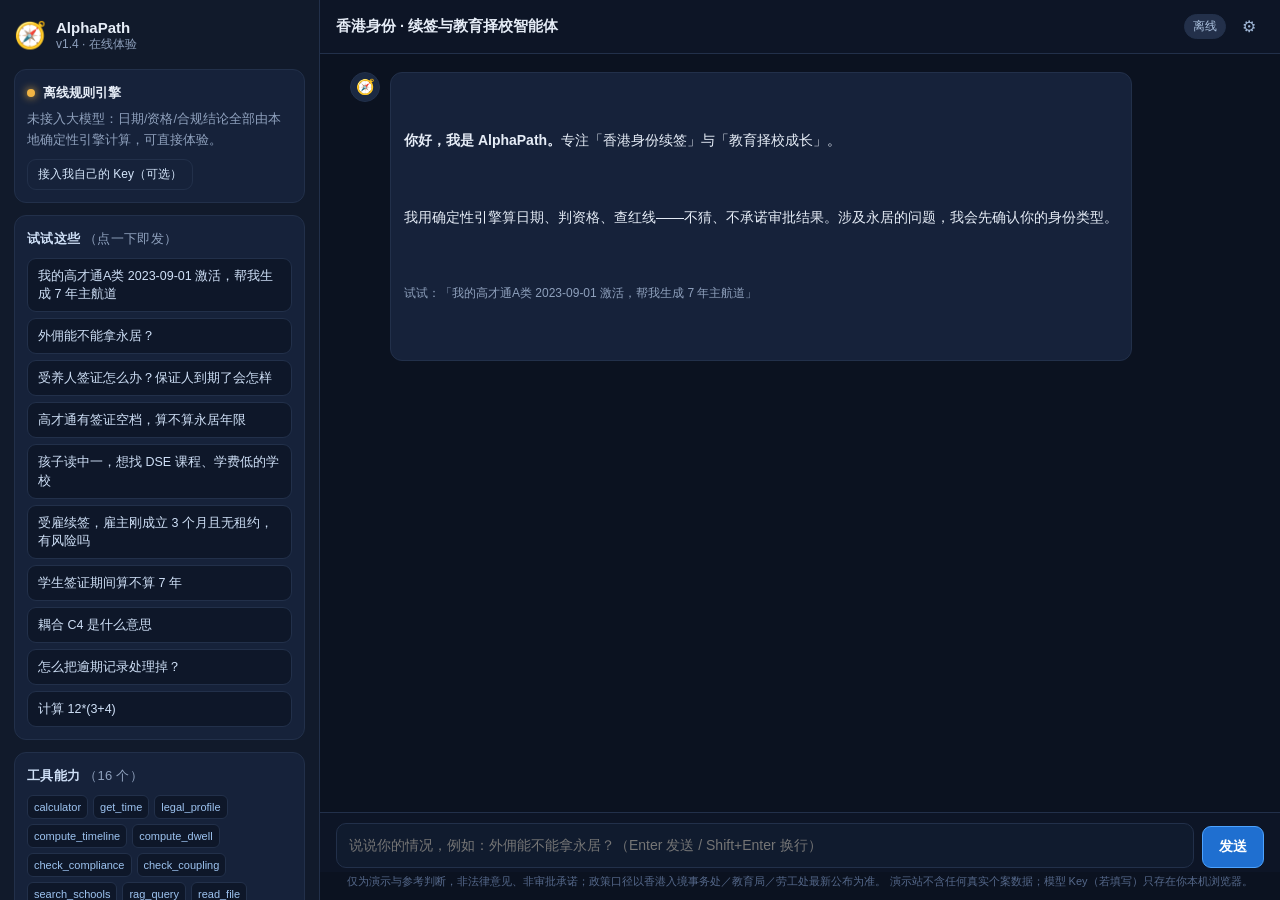
==== index.html @ 3999cee2 "feat: AlphaPath v1.4 在线体验（静态 JS 引擎 + BYOK）" ====
<!DOCTYPE html>
<html lang="zh-HK">
<head>
<meta charset="utf-8">
<meta name="viewport" content="width=device-width, initial-scale=1">
<title>AlphaPath v1.4 · 香港身份续签与教育择校智能体（在线体验）</title>
<meta name="description" content="AlphaPath v1.4 在线体验：7 年主航道时间线、三层法定资格守门、合规红线自检、择校匹配。全部在浏览器本地运行。">
<link rel="stylesheet" href="style.css">
<link rel="icon" href="data:image/svg+xml,<svg xmlns='http://www.w3.org/2000/svg' viewBox='0 0 100 100'><text y='.9em' font-size='90'>🧭</text></svg>">
</head>
<body>
<div class="app">

  <aside class="sidebar" id="sidebar">
    <div class="brand">
      <div class="logo">🧭</div>
      <div class="brand-text">
        <strong>AlphaPath</strong>
        <span>v1.4 · 在线体验</span>
      </div>
      <button class="icon-btn close-side" id="closeSide" title="收起">✕</button>
    </div>

    <div class="card mode" id="modeCard">
      <div class="mode-row">
        <span class="dot" id="modeDot"></span>
        <span id="modeText">离线规则引擎</span>
      </div>
      <p class="hint" id="modeHint">未接入大模型：日期/资格/合规结论全部由本地确定性引擎计算，可直接体验。</p>
      <button class="btn ghost small" id="openSettings">接入我自己的 Key（可选）</button>
    </div>

    <div class="card">
      <h3>试试这些 <span class="muted">（点一下即发）</span></h3>
      <div class="chips" id="chips"></div>
    </div>

    <div class="card">
      <h3>工具能力 <span class="muted" id="toolCount"></span></h3>
      <div class="tool-list" id="toolList"></div>
    </div>

    <div class="card">
      <h3>长期记忆 <span class="muted" id="memStat"></span></h3>
      <div class="mem-list" id="memList"><p class="hint">暂无记忆。对话满 3 轮会自动沉淀，也可以说「记住：…」。</p></div>
      <div class="row">
        <button class="btn ghost small" id="refreshMem">刷新</button>
        <button class="btn ghost small danger" id="clearAll">清空本机数据</button>
      </div>
    </div>

    <div class="foot">
      <span id="ruleVersion"></span> · <span id="corpusStat"></span>
    </div>
  </aside>

  <main class="main">
    <header class="topbar">
      <button class="icon-btn open-side" id="openSide" title="展开侧栏">☰</button>
      <div class="title">香港身份 · 续签与教育择校智能体</div>
      <div class="top-actions">
        <span class="badge" id="llmBadge">离线</span>
        <button class="icon-btn" id="openSettings2" title="设置">⚙</button>
      </div>
    </header>

    <div class="chat" id="chat">
      <div class="msg assistant welcome">
        <div class="avatar">🧭</div>
        <div class="bubble">
          <p><strong>你好，我是 AlphaPath。</strong>专注「香港身份续签」与「教育择校成长」。</p>
          <p>我用确定性引擎算日期、判资格、查红线——不猜、不承诺审批结果。涉及永居的问题，我会先确认你的身份类型。</p>
          <p class="muted small">试试：「我的高才通A类 2023-09-01 激活，帮我生成 7 年主航道」</p>
        </div>
      </div>
    </div>

    <div class="composer">
      <textarea id="input" rows="1" placeholder="说说你的情况，例如：外佣能不能拿永居？（Enter 发送 / Shift+Enter 换行）"></textarea>
      <button class="btn primary" id="send">发送</button>
    </div>
    <p class="disclaimer">
      仅为演示与参考判断，非法律意见、非审批承诺；政策口径以香港入境事务处／教育局／劳工处最新公布为准。
      演示站不含任何真实个案数据；模型 Key（若填写）只存在你本机浏览器。
    </p>
  </main>
</div>

<!-- 设置面板 -->
<div class="modal" id="modal" hidden>
  <div class="modal-box">
    <h2>模型设置 <span class="muted">（可选）</span></h2>
    <p class="hint">
      不填也能用：所有日期、资格、合规、择校结论都由本地引擎算。填入你自己的 DeepSeek Key 后，
      会追加自然语言组织与多轮工具编排能力。
    </p>
    <label>API Key<input id="keyInput" type="password" placeholder="sk-…" autocomplete="off" spellcheck="false"></label>
    <label>Base URL<input id="baseInput" type="text" placeholder="https://api.deepseek.com/v1"></label>
    <label>模型<input id="modelInput" type="text" placeholder="deepseek-chat"></label>
    <p class="warn">⚠️ Key 只写入本机 localStorage（键 <code>ap:llm:key</code>），不会发送到除该 API 之外的任何地方。公共电脑请勿填写。</p>
    <div class="row end">
      <button class="btn ghost" id="clearKey">清除 Key</button>
      <button class="btn ghost" id="cancelSettings">取消</button>
      <button class="btn primary" id="saveSettings">保存</button>
    </div>
  </div>
</div>

<script src="engine/data/kb.js"></script>
<script src="engine/embedding.js"></script>
<script src="engine/domain/timeline.js"></script>
<script src="engine/domain/legal.js"></script>
<script src="engine/domain/compliance.js"></script>
<script src="engine/domain/guardrails.js"></script>
<script src="engine/domain/matching.js"></script>
<script src="engine/domain/rag.js"></script>
<script src="engine/memory.js"></script>
<script src="engine/conductor.js"></script>
<script src="engine/tools.js"></script>
<script src="engine/llm.js"></script>
<script src="engine/harness.js"></script>
<script src="engine/index.js"></script>
<script src="app.js"></script>
</body>
</html>
---- style.css ----
/* AlphaPath v1.4 在线体验 · 样式（无外部依赖，首屏 < 20KB） */
:root {
  --bg: #0b1220;
  --panel: #111a2b;
  --panel-2: #16223a;
  --line: #22304a;
  --text: #e6edf7;
  --muted: #8fa1bd;
  --brand: #4da3ff;
  --brand-2: #1f6fd0;
  --ok: #2ecc8f;
  --warn: #f2b544;
  --bad: #ff6b6b;
  --radius: 12px;
}
* { box-sizing: border-box; }
html, body { height: 100%; }
body {
  margin: 0;
  font: 15px/1.65 -apple-system, BlinkMacSystemFont, "Segoe UI", "Microsoft YaHei", "PingFang SC", "Hiragino Sans GB", sans-serif;
  background: var(--bg);
  color: var(--text);
}
.app { display: flex; height: 100vh; overflow: hidden; }

/* ---------- 侧栏 ---------- */
.sidebar {
  width: 320px; flex: 0 0 320px; background: var(--panel);
  border-right: 1px solid var(--line);
  padding: 14px; overflow-y: auto; display: flex; flex-direction: column; gap: 12px;
}
.brand { display: flex; align-items: center; gap: 10px; }
.logo { font-size: 26px; }
.brand-text { display: flex; flex-direction: column; line-height: 1.25; }
.brand-text span { color: var(--muted); font-size: 12px; }
.close-side, .open-side { display: none; }

.card { background: var(--panel-2); border: 1px solid var(--line); border-radius: var(--radius); padding: 12px; }
.card h3 { margin: 0 0 8px; font-size: 13px; font-weight: 600; color: #cfe0f7; letter-spacing: .3px; }
.muted { color: var(--muted); font-weight: 400; }
.small { font-size: 12px; }
.hint { color: var(--muted); font-size: 12.5px; margin: 6px 0 8px; }

.mode-row { display: flex; align-items: center; gap: 8px; font-weight: 600; font-size: 13px; }
.dot { width: 8px; height: 8px; border-radius: 50%; background: var(--warn); box-shadow: 0 0 8px var(--warn); }
.dot.live { background: var(--ok); box-shadow: 0 0 8px var(--ok); }

.chips { display: flex; flex-direction: column; gap: 6px; }
.chip {
  text-align: left; background: #0e1729; color: #cfe0f7; border: 1px solid var(--line);
  border-radius: 9px; padding: 8px 10px; font-size: 12.5px; cursor: pointer; line-height: 1.45;
}
.chip:hover { border-color: var(--brand); color: #fff; }

.tool-list { display: flex; flex-wrap: wrap; gap: 5px; }
.tool-tag {
  font-size: 11px; color: #9dc3f0; background: #0e1729; border: 1px solid var(--line);
  border-radius: 6px; padding: 2px 6px; cursor: help;
}
.mem-list { max-height: 200px; overflow-y: auto; font-size: 12.5px; }
.mem-item { border-left: 2px solid var(--brand-2); padding: 4px 8px; margin-bottom: 6px; color: #c7d6ea; }
.mem-item .t { color: var(--muted); font-size: 11px; }

.row { display: flex; gap: 6px; margin-top: 8px; }
.row.end { justify-content: flex-end; }

.foot { color: #55688a; font-size: 11px; text-align: center; padding: 6px 0 12px; }

/* ---------- 主区 ---------- */
.main { flex: 1; display: flex; flex-direction: column; min-width: 0; }
.topbar {
  height: 54px; flex: 0 0 54px; display: flex; align-items: center; gap: 10px;
  padding: 0 16px; border-bottom: 1px solid var(--line); background: #0d1526;
}
.title { font-weight: 600; font-size: 14.5px; }
.top-actions { margin-left: auto; display: flex; align-items: center; gap: 8px; }
.badge {
  font-size: 11.5px; padding: 2px 8px; border-radius: 20px;
  background: #23304a; color: #a9bfdc; border: 1px solid var(--line);
}
.badge.live { background: rgba(46, 204, 143, .14); color: #7fe6bb; border-color: #24614a; }

.chat { flex: 1; overflow-y: auto; padding: 18px 16px 8px; display: flex; flex-direction: column; gap: 14px; }
.msg { display: flex; gap: 10px; max-width: 900px; width: 100%; margin: 0 auto; }
.msg.user { flex-direction: row-reverse; }
.avatar {
  width: 30px; height: 30px; flex: 0 0 30px; border-radius: 50%; background: #1b2942;
  display: flex; align-items: center; justify-content: center; font-size: 15px; border: 1px solid var(--line);
}
.msg.user .avatar { background: #2a3f63; }
.bubble {
  background: var(--panel-2); border: 1px solid var(--line); border-radius: var(--radius);
  padding: 10px 13px; font-size: 14px; overflow-wrap: anywhere; white-space: pre-wrap;
}
.msg.user .bubble { background: #1d3a5f; border-color: #2b5486; }
.bubble p { margin: 0 0 8px; white-space: pre-wrap; }
.bubble p:last-child { margin-bottom: 0; }

.step {
  font-size: 12px; color: var(--muted); background: #0d1526; border: 1px dashed #22304a;
  border-radius: 8px; padding: 5px 9px; margin-bottom: 8px;
}
.toolcard {
  border: 1px solid #24406b; background: #0e1a2e; border-radius: 9px;
  margin: 0 0 8px; overflow: hidden;
}
.toolcard.fail { border-color: #6b2b2b; }
.toolcard .th {
  display: flex; align-items: center; gap: 8px; padding: 6px 10px; cursor: pointer;
  font-size: 12.5px; color: #a9c8ee; background: #12213a;
}
.toolcard .th .nm { font-weight: 600; color: #d5e6fb; }
.toolcard .th .ms { margin-left: auto; color: var(--muted); font-size: 11px; }
.toolcard .tbody { display: none; padding: 8px 10px; border-top: 1px solid #1b2e4a; }
.toolcard.open .tbody { display: block; }
.toolcard pre {
  margin: 0 0 6px; font-size: 12px; color: #b9cde6; white-space: pre-wrap;
  max-height: 260px; overflow: auto; font-family: ui-monospace, Consolas, "Courier New", monospace;
}
.toolcard .kv { color: var(--muted); font-size: 11.5px; margin-bottom: 4px; }

.composer {
  display: flex; gap: 8px; align-items: flex-end; padding: 10px 16px 4px;
  border-top: 1px solid var(--line); background: #0d1526;
}
textarea#input {
  flex: 1; resize: none; max-height: 140px; min-height: 42px;
  background: #101b2e; color: var(--text); border: 1px solid var(--line);
  border-radius: 10px; padding: 10px 12px; font: inherit; font-size: 14px;
}
textarea#input:focus { outline: none; border-color: var(--brand); }
.disclaimer { margin: 0; padding: 0 16px 10px; font-size: 11px; color: #55688a; text-align: center; }

/* ---------- 按钮 ---------- */
.btn {
  border-radius: 9px; border: 1px solid var(--line); background: #16233a; color: #d5e6fb;
  padding: 9px 16px; font: inherit; font-size: 13.5px; cursor: pointer;
}
.btn:hover { border-color: var(--brand); }
.btn.primary { background: var(--brand-2); border-color: var(--brand); color: #fff; font-weight: 600; }
.btn.primary:disabled { opacity: .55; cursor: not-allowed; }
.btn.ghost { background: transparent; }
.btn.small { padding: 5px 10px; font-size: 12px; }
.btn.danger { color: #ff9b9b; border-color: #4a2630; }
.icon-btn {
  background: transparent; border: none; color: #9fb6d6; font-size: 16px; cursor: pointer;
  padding: 4px 8px; border-radius: 8px;
}
.icon-btn:hover { background: #1b2942; color: #fff; }

/* ---------- 设置弹层 ---------- */
.modal { position: fixed; inset: 0; background: rgba(4, 9, 18, .72); display: flex; align-items: center; justify-content: center; padding: 20px; z-index: 50; }
.modal[hidden] { display: none; }
.modal-box {
  width: 100%; max-width: 520px; background: var(--panel); border: 1px solid var(--line);
  border-radius: 14px; padding: 20px;
}
.modal-box h2 { margin: 0 0 6px; font-size: 16px; }
.modal-box label { display: block; font-size: 12.5px; color: #a9bfdc; margin: 12px 0 0; }
.modal-box input {
  width: 100%; margin-top: 5px; background: #0e1729; border: 1px solid var(--line);
  border-radius: 9px; padding: 9px 11px; color: var(--text); font: inherit; font-size: 13.5px;
}
.modal-box input:focus { outline: none; border-color: var(--brand); }
.warn { font-size: 11.5px; color: var(--warn); margin: 12px 0 0; }
code { background: #0e1729; padding: 1px 5px; border-radius: 5px; font-size: 11.5px; }

/* ---------- 移动端 ---------- */
@media (max-width: 860px) {
  .sidebar {
    position: fixed; z-index: 40; top: 0; bottom: 0; left: 0;
    transform: translateX(-100%); transition: transform .22s ease; width: 286px; flex-basis: 286px;
  }
  .sidebar.open { transform: translateX(0); }
  .close-side, .open-side { display: inline-block; }
  .close-side { margin-left: auto; }
  .title { font-size: 13px; }
  .bubble { font-size: 13.5px; }
}
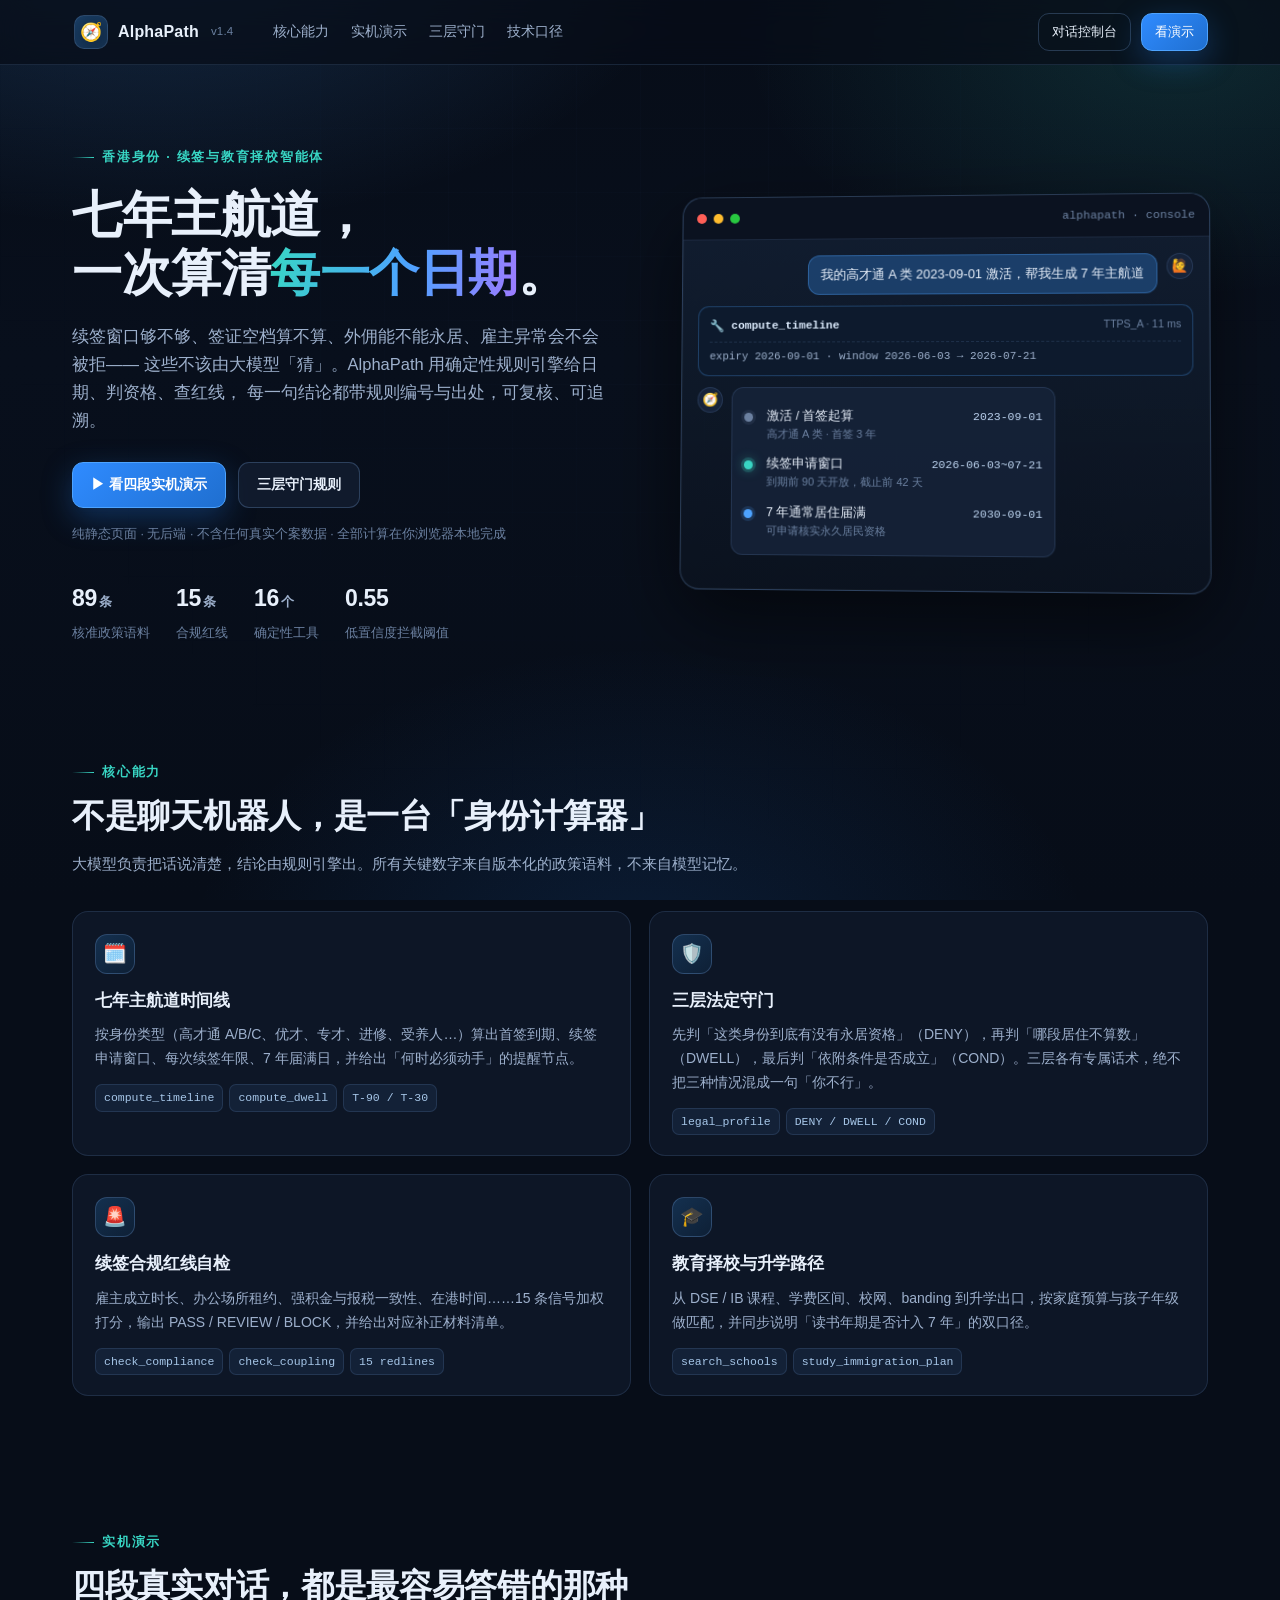
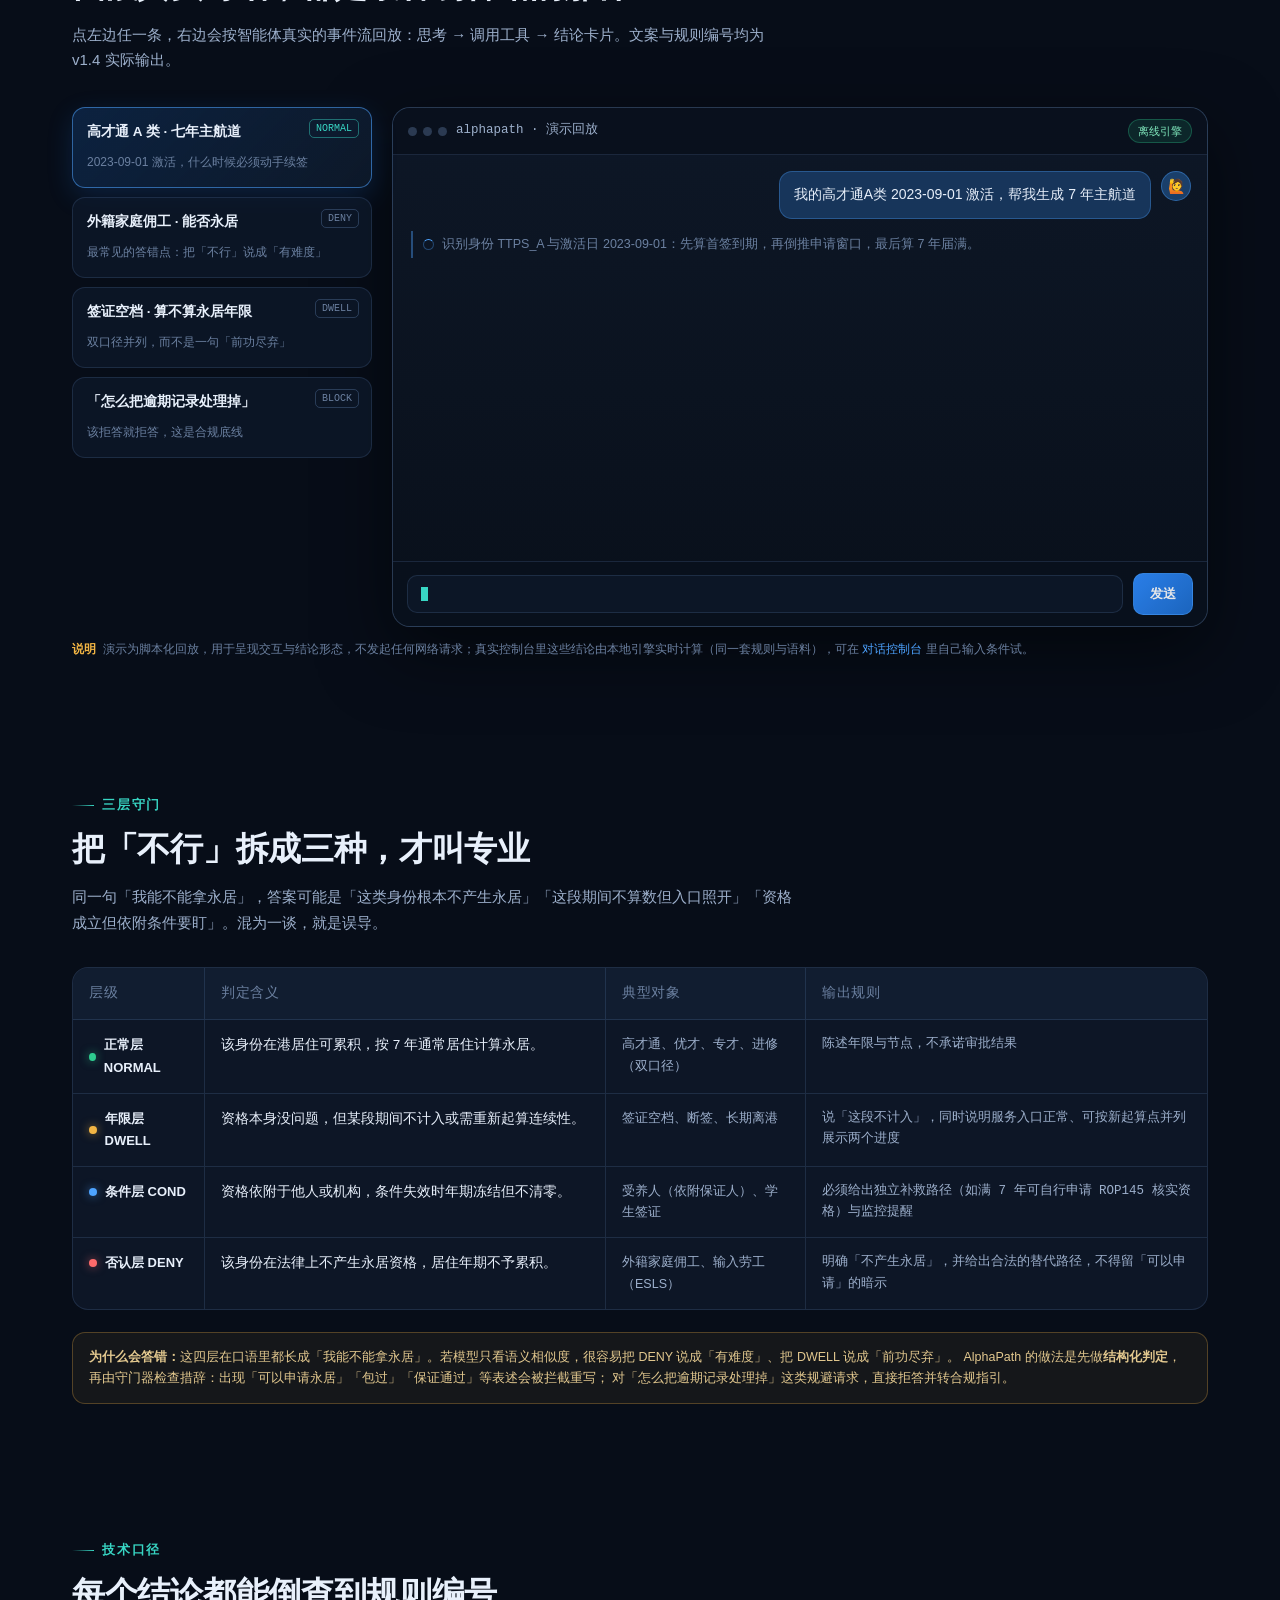
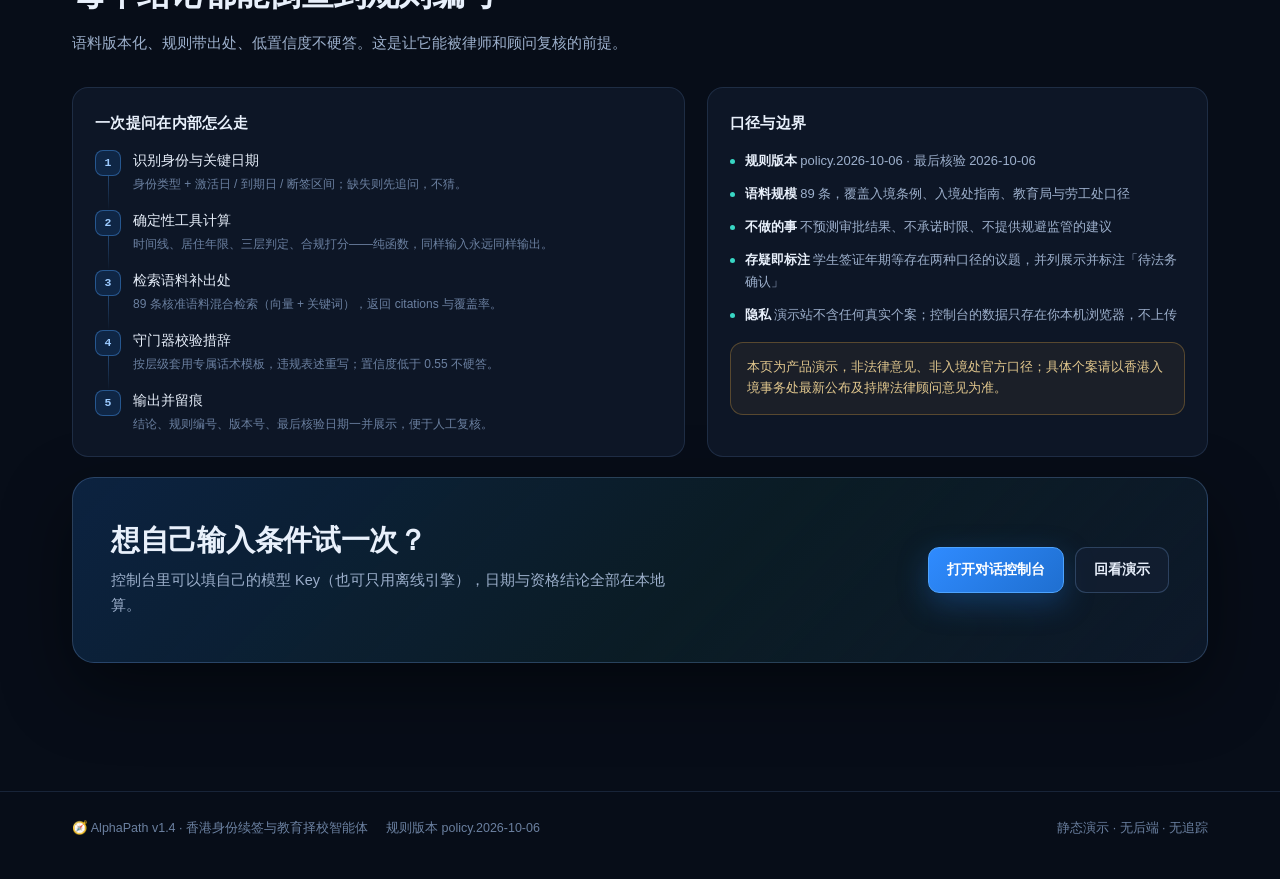
==== commit 2b18d608: "feat: 展示页（首页 + 四段实机回放）+ 控制台；忽略本地临时产物" ====
--- a/index.html
+++ b/index.html
@@ -3,123 +3,846 @@
 <head>
 <meta charset="utf-8">
 <meta name="viewport" content="width=device-width, initial-scale=1">
-<title>AlphaPath v1.4 · 香港身份续签与教育择校智能体（在线体验）</title>
-<meta name="description" content="AlphaPath v1.4 在线体验：7 年主航道时间线、三层法定资格守门、合规红线自检、择校匹配。全部在浏览器本地运行。">
-<link rel="stylesheet" href="style.css">
-<link rel="icon" href="data:image/svg+xml,<svg xmlns='http://www.w3.org/2000/svg' viewBox='0 0 100 100'><text y='.9em' font-size='90'>🧭</text></svg>">
+<title>AlphaPath v1.4 · 香港身份续签与教育择校智能体</title>
+<meta name="description" content="香港身份七年主航道：续签窗口、法定资格三层守门、续签合规红线、教育择校与升学路径——确定性规则引擎给出可复核结论。">
+<meta property="og:title" content="AlphaPath v1.4 · 香港身份续签与教育择校智能体">
+<meta property="og:description" content="把 7 年主航道、续签窗口、合规红线一次算清。">
+<link rel="icon" href="data:image/svg+xml,<svg xmlns='http://www.w3.org/2000/svg' viewBox='0 0 100 100'><text y='.9em' font-size='88'>🧭</text></svg>">
+<style>
+/* ============ 基础 ============ */
+*{box-sizing:border-box}
+:root{
+  --bg:#070d18; --bg2:#0a1524;
+  --panel:rgba(17,27,45,.72); --panel-2:#0e1a2b;
+  --line:rgba(120,160,220,.16); --line-2:rgba(120,160,220,.28);
+  --tx:#e8f0fb; --tx2:#9db0cc; --tx3:#6b80a0;
+  --cy:#38d6c4; --bl:#4da3ff; --bl2:#1f6fd0;
+  --ok:#2ecc8f; --warn:#f2b544; --bad:#ff6b6b;
+  --r:16px;
+  --mono:ui-monospace,SFMono-Regular,Consolas,"Cascadia Mono","Courier New",monospace;
+}
+html{scroll-behavior:smooth}
+body{
+  margin:0;background:var(--bg);color:var(--tx);
+  font:16px/1.7 -apple-system,BlinkMacSystemFont,"Segoe UI","Microsoft YaHei","PingFang SC","Hiragino Sans GB",sans-serif;
+  -webkit-font-smoothing:antialiased;overflow-x:hidden;
+}
+body::before{
+  content:"";position:fixed;inset:0;z-index:-2;pointer-events:none;
+  background:
+    radial-gradient(900px 500px at 12% -8%,rgba(77,163,255,.20),transparent 60%),
+    radial-gradient(700px 420px at 92% 4%,rgba(56,214,196,.14),transparent 62%),
+    radial-gradient(700px 500px at 50% 108%,rgba(31,111,208,.16),transparent 65%),
+    linear-gradient(180deg,#070d18,#080f1c 40%,#070d18);
+}
+body::after{
+  content:"";position:fixed;inset:0;z-index:-1;pointer-events:none;opacity:.35;
+  background-image:linear-gradient(rgba(120,160,220,.055) 1px,transparent 1px),linear-gradient(90deg,rgba(120,160,220,.055) 1px,transparent 1px);
+  background-size:64px 64px;
+  mask-image:radial-gradient(circle at 50% 20%,#000 20%,transparent 78%);
+  -webkit-mask-image:radial-gradient(circle at 50% 20%,#000 20%,transparent 78%);
+}
+.wrap{max-width:1180px;margin:0 auto;padding:0 22px}
+a{color:inherit;text-decoration:none}
+.mono{font-family:var(--mono)}
+.muted{color:var(--tx2)}
+.small{font-size:13px}
+.kicker{
+  display:inline-flex;align-items:center;gap:8px;font-size:12.5px;letter-spacing:.14em;
+  text-transform:uppercase;color:var(--cy);font-weight:600;
+}
+.kicker::before{content:"";width:22px;height:1px;background:linear-gradient(90deg,transparent,var(--cy))}
+
+/* ============ 导航 ============ */
+nav{
+  position:sticky;top:0;z-index:60;backdrop-filter:blur(14px);-webkit-backdrop-filter:blur(14px);
+  background:rgba(7,13,24,.72);border-bottom:1px solid var(--line);
+}
+.nav-in{display:flex;align-items:center;gap:14px;height:64px}
+.logo{display:flex;align-items:center;gap:10px;font-weight:700;letter-spacing:.2px}
+.logo .mark{
+  width:34px;height:34px;border-radius:10px;display:grid;place-items:center;font-size:18px;
+  background:linear-gradient(140deg,#12304f,#0d2036);border:1px solid var(--line-2);
+  box-shadow:0 0 22px rgba(77,163,255,.18) inset;
+}
+.logo b{font-size:16px}
+.logo span{font-size:11.5px;color:var(--tx3);font-weight:500;margin-left:2px}
+.nav-links{display:flex;gap:22px;margin-left:26px;font-size:14px;color:var(--tx2)}
+.nav-links a{position:relative;padding:4px 0}
+.nav-links a:hover{color:var(--tx)}
+.nav-links a::after{
+  content:"";position:absolute;left:0;right:100%;bottom:0;height:1.5px;
+  background:linear-gradient(90deg,var(--cy),var(--bl));transition:right .28s;
+}
+.nav-links a:hover::after{right:0}
+.nav-cta{margin-left:auto;display:flex;align-items:center;gap:10px}
+.btn{
+  display:inline-flex;align-items:center;gap:8px;border-radius:11px;border:1px solid var(--line-2);
+  background:rgba(20,32,52,.7);color:var(--tx);padding:10px 18px;font:inherit;font-size:14px;
+  font-weight:600;cursor:pointer;transition:transform .18s,border-color .18s,box-shadow .18s,background .18s;
+}
+.btn:hover{transform:translateY(-1px);border-color:var(--bl);box-shadow:0 8px 26px rgba(31,111,208,.28)}
+.btn.primary{
+  background:linear-gradient(135deg,#2f8bff,#1f6fd0);border-color:#4da3ff;color:#fff;
+  box-shadow:0 10px 30px rgba(31,111,208,.35);
+}
+.btn.primary:hover{box-shadow:0 14px 38px rgba(31,111,208,.5)}
+.btn.ghost{background:transparent}
+.btn.sm{padding:7px 13px;font-size:13px;font-weight:500}
+
+/* ============ Hero ============ */
+header.hero{padding:74px 0 44px;position:relative}
+.hero-grid{display:grid;grid-template-columns:1.02fr .98fr;gap:52px;align-items:center}
+h1{
+  font-size:clamp(30px,4.1vw,50px);line-height:1.16;margin:18px 0 0;letter-spacing:-.5px;font-weight:800;
+}
+h1 em{
+  font-style:normal;background:linear-gradient(100deg,#38d6c4,#4da3ff 55%,#9d7bff);
+  -webkit-background-clip:text;background-clip:text;color:transparent;
+}
+.lede{color:var(--tx2);font-size:16.5px;margin:20px 0 0;max-width:540px}
+.hero-actions{display:flex;gap:12px;margin-top:28px;flex-wrap:wrap}
+.use-note{margin-top:16px;font-size:12.5px;color:var(--tx3)}
+
+.stats{display:flex;gap:26px;margin-top:34px;flex-wrap:wrap}
+.stat b{display:block;font-size:23px;font-weight:800;letter-spacing:-.3px}
+.stat span{font-size:12.5px;color:var(--tx3)}
+.stat b i{font-style:normal;font-size:13px;color:var(--tx2);font-weight:600;margin-left:2px}
+
+/* 右侧控制台预览 */
+.preview{
+  border-radius:20px;border:1px solid var(--line-2);background:linear-gradient(180deg,rgba(18,30,50,.9),rgba(10,18,30,.95));
+  box-shadow:0 28px 80px rgba(0,0,0,.55),0 0 0 1px rgba(255,255,255,.02) inset;
+  overflow:hidden;transform:perspective(1400px) rotateY(-4deg) rotateX(2deg);
+  transition:transform .5s;
+}
+.preview:hover{transform:perspective(1400px) rotateY(0) rotateX(0)}
+.pv-bar{display:flex;align-items:center;gap:7px;padding:11px 14px;border-bottom:1px solid var(--line);background:rgba(9,16,28,.8)}
+.pv-bar i{width:10px;height:10px;border-radius:50%;background:#2b3a52}
+.pv-bar i:nth-child(1){background:#ff5f57}.pv-bar i:nth-child(2){background:#febc2e}.pv-bar i:nth-child(3){background:#28c840}
+.pv-bar span{margin-left:auto;font-size:11.5px;color:var(--tx3);font-family:var(--mono)}
+.pv-body{padding:16px 16px 18px;display:flex;flex-direction:column;gap:11px;min-height:352px}
+.pv-msg{display:flex;gap:9px;opacity:0;transform:translateY(8px);animation:rise .5s forwards}
+.pv-msg.u{flex-direction:row-reverse}
+.pv-av{width:26px;height:26px;flex:0 0 26px;border-radius:50%;display:grid;place-items:center;font-size:13px;background:#16233a;border:1px solid var(--line)}
+.pv-bub{background:rgba(22,34,56,.86);border:1px solid var(--line);border-radius:12px;padding:9px 12px;font-size:13px;line-height:1.55;max-width:88%}
+.pv-msg.u .pv-bub{background:rgba(31,74,124,.75);border-color:rgba(77,163,255,.35)}
+.pv-tool{
+  border:1px solid rgba(77,163,255,.28);background:rgba(13,26,45,.9);border-radius:11px;
+  padding:9px 11px;font-size:12px;
+}
+.pv-tool .h{display:flex;align-items:center;gap:7px;color:#a9c8ee}
+.pv-tool .h b{color:#dcebfd;font-family:var(--mono);font-size:11.5px}
+.pv-tool .h em{margin-left:auto;font-style:normal;color:var(--tx3);font-size:10.5px}
+.pv-tool .r{margin-top:6px;color:var(--tx2);font-family:var(--mono);font-size:11px;line-height:1.6;border-top:1px dashed var(--line);padding-top:6px}
+.tl{display:flex;flex-direction:column;gap:0;margin-top:4px}
+.tl-row{display:grid;grid-template-columns:14px 1fr auto;gap:9px;align-items:start;padding:6px 0}
+.tl-dot{width:9px;height:9px;border-radius:50%;margin-top:6px;background:var(--bl);box-shadow:0 0 0 3px rgba(77,163,255,.16)}
+.tl-row.done .tl-dot{background:var(--tx3);box-shadow:0 0 0 3px rgba(107,128,160,.14)}
+.tl-row.now .tl-dot{background:var(--cy);box-shadow:0 0 0 3px rgba(56,214,196,.2),0 0 12px rgba(56,214,196,.6)}
+.tl-l{font-size:12.5px;color:var(--tx)}
+.tl-l small{display:block;color:var(--tx3);font-size:11px}
+.tl-d{font-family:var(--mono);font-size:11.5px;color:#bcd3ef;white-space:nowrap;padding-top:1px}
+@keyframes rise{to{opacity:1;transform:translateY(0)}}
+
+/* ============ 通用区块 ============ */
+section{padding:64px 0}
+.sec-head{max-width:720px}
+h2{font-size:clamp(23px,2.6vw,33px);line-height:1.28;margin:12px 0 0;letter-spacing:-.3px;font-weight:800}
+.sec-head p{color:var(--tx2);margin:14px 0 0;font-size:15px}
+
+/* 能力卡 */
+.cards{display:grid;grid-template-columns:repeat(2,1fr);gap:18px;margin-top:34px}
+.card{
+  position:relative;border-radius:var(--r);border:1px solid var(--line);
+  background:var(--panel);backdrop-filter:blur(6px);padding:22px 22px 20px;overflow:hidden;
+  transition:transform .25s,border-color .25s,box-shadow .25s;
+}
+.card::before{
+  content:"";position:absolute;inset:0;border-radius:var(--r);padding:1px;
+  background:linear-gradient(140deg,rgba(77,163,255,.4),transparent 42%);
+  -webkit-mask:linear-gradient(#000 0 0) content-box,linear-gradient(#000 0 0);
+  -webkit-mask-composite:xor;mask-composite:exclude;opacity:0;transition:opacity .25s;pointer-events:none;
+}
+.card:hover{transform:translateY(-3px);border-color:var(--line-2);box-shadow:0 18px 46px rgba(0,0,0,.4)}
+.card:hover::before{opacity:1}
+.card .ic{
+  width:40px;height:40px;border-radius:12px;display:grid;place-items:center;font-size:19px;
+  background:linear-gradient(140deg,#14304f,#0e2036);border:1px solid var(--line-2);margin-bottom:13px;
+}
+.card h3{margin:0 0 8px;font-size:17px;font-weight:700;letter-spacing:-.1px}
+.card p{margin:0;color:var(--tx2);font-size:14px}
+.tags{display:flex;flex-wrap:wrap;gap:6px;margin-top:13px}
+.tag{
+  font-size:11.5px;color:#a6c6e8;background:rgba(20,36,58,.9);border:1px solid var(--line);
+  border-radius:7px;padding:3px 8px;font-family:var(--mono);
+}
+
+/* ============ 演示区 ============ */
+.demo{display:grid;grid-template-columns:300px 1fr;gap:20px;margin-top:34px;align-items:start}
+.picker{display:flex;flex-direction:column;gap:9px}
+.pick{
+  text-align:left;border-radius:13px;border:1px solid var(--line);background:rgba(14,26,43,.72);
+  color:var(--tx2);padding:13px 14px;font:inherit;cursor:pointer;transition:.2s;position:relative;
+}
+.pick:hover{border-color:var(--line-2);color:var(--tx);transform:translateX(2px)}
+.pick.on{
+  border-color:rgba(77,163,255,.55);color:var(--tx);
+  background:linear-gradient(135deg,rgba(31,111,208,.22),rgba(14,26,43,.9));
+  box-shadow:0 8px 26px rgba(31,111,208,.2);
+}
+.pick b{display:block;font-size:13.5px;font-weight:700;margin-bottom:3px;color:var(--tx)}
+.pick span{font-size:12px;color:var(--tx3);line-height:1.5}
+.pick .lv{
+  position:absolute;top:11px;right:12px;font-size:10px;font-family:var(--mono);
+  padding:1px 6px;border-radius:5px;border:1px solid var(--line-2);color:var(--tx3);
+}
+.pick.on .lv{color:var(--cy);border-color:rgba(56,214,196,.45)}
+
+.console{
+  border-radius:18px;border:1px solid var(--line-2);overflow:hidden;
+  background:linear-gradient(180deg,rgba(14,24,40,.96),rgba(9,16,27,.98));
+  box-shadow:0 24px 70px rgba(0,0,0,.5);min-height:520px;display:flex;flex-direction:column;
+}
+.c-bar{display:flex;align-items:center;gap:9px;padding:11px 15px;border-bottom:1px solid var(--line);background:rgba(9,16,28,.85)}
+.c-bar .dots{display:flex;gap:6px}
+.c-bar .dots i{width:9px;height:9px;border-radius:50%;background:#2b3a52}
+.c-bar .t{font-size:12.5px;color:var(--tx2);font-family:var(--mono)}
+.c-bar .mode{
+  margin-left:auto;font-size:11px;color:#7fe6bb;background:rgba(46,204,143,.12);
+  border:1px solid rgba(46,204,143,.3);border-radius:20px;padding:2px 9px;
+}
+.c-log{flex:1;padding:16px 16px 6px;display:flex;flex-direction:column;gap:12px;overflow-y:auto;max-height:600px}
+.c-log::-webkit-scrollbar{width:8px}
+.c-log::-webkit-scrollbar-thumb{background:#1d2c44;border-radius:8px}
+
+.msg{display:flex;gap:10px;max-width:100%;opacity:0;transform:translateY(10px);animation:rise .45s forwards}
+.msg.u{flex-direction:row-reverse}
+.av{
+  width:30px;height:30px;flex:0 0 30px;border-radius:50%;display:grid;place-items:center;font-size:14px;
+  background:#16233a;border:1px solid var(--line);
+}
+.msg.u .av{background:rgba(31,74,124,.8);border-color:rgba(77,163,255,.4)}
+.bub{
+  background:rgba(20,32,52,.86);border:1px solid var(--line);border-radius:13px;
+  padding:11px 14px;font-size:14px;line-height:1.68;max-width:calc(100% - 42px);
+}
+.msg.u .bub{background:rgba(31,74,124,.62);border-color:rgba(77,163,255,.32)}
+.bub p{margin:0 0 9px}
+.bub p:last-child{margin:0}
+.bub .lead{font-weight:700;color:#dcebfd}
+.bub ul{margin:8px 0 0;padding-left:19px}
+.bub li{margin:3px 0;color:var(--tx2)}
+.bub .kv2{display:grid;grid-template-columns:auto 1fr;gap:5px 14px;margin-top:10px;font-size:13px}
+.bub .kv2 dt{color:var(--tx3)}
+.bub .kv2 dd{margin:0;color:var(--tx);font-family:var(--mono);font-size:12.5px}
+
+.think{
+  display:flex;align-items:center;gap:8px;font-size:12.5px;color:var(--tx3);
+  border-left:2px solid rgba(77,163,255,.4);padding:3px 0 3px 10px;margin-left:2px;
+}
+.think .spin{
+  width:11px;height:11px;border-radius:50%;border:1.5px solid rgba(77,163,255,.35);
+  border-top-color:var(--bl);animation:spin .8s linear infinite;flex:0 0 11px;
+}
+.think.done .spin{animation:none;border-color:rgba(46,204,143,.5);border-top-color:var(--ok);background:rgba(46,204,143,.5)}
+@keyframes spin{to{transform:rotate(360deg)}}
+
+.tcard{border:1px solid rgba(77,163,255,.26);background:rgba(12,23,40,.92);border-radius:12px;overflow:hidden;max-width:calc(100% - 42px);margin-left:40px}
+.tcard .th{display:flex;align-items:center;gap:8px;padding:8px 12px;background:rgba(18,33,58,.9);font-size:12.5px;color:#a9c8ee}
+.tcard .th b{font-family:var(--mono);font-size:12px;color:#dcebfd}
+.tcard .th span.a{color:var(--tx3);font-family:var(--mono);font-size:11px;overflow:hidden;text-overflow:ellipsis;white-space:nowrap;max-width:52%}
+.tcard .th em{margin-left:auto;font-style:normal;font-size:10.5px;color:var(--tx3)}
+.tcard .tb{padding:10px 12px;border-top:1px solid var(--line);font-family:var(--mono);font-size:11.5px;color:#b9cde6;line-height:1.75;white-space:pre-wrap}
+
+/* 结论卡 */
+.res{margin-left:40px;border-radius:13px;padding:14px 16px;font-size:13.5px;max-width:calc(100% - 42px)}
+.res.deny{border:1px solid rgba(255,107,107,.35);background:linear-gradient(135deg,rgba(70,22,28,.7),rgba(20,14,20,.6))}
+.res.dwell{border:1px solid rgba(242,181,68,.35);background:linear-gradient(135deg,rgba(64,48,16,.65),rgba(20,18,12,.6))}
+.res.cond{border:1px solid rgba(77,163,255,.35);background:linear-gradient(135deg,rgba(16,40,68,.7),rgba(12,18,30,.6))}
+.res.block{border:1px solid rgba(255,107,107,.4);background:linear-gradient(135deg,rgba(66,20,32,.75),rgba(22,12,18,.65))}
+.res .rh{display:flex;align-items:center;gap:8px;font-weight:700;margin-bottom:7px;font-size:13.5px}
+.res .rh .badge{
+  font-family:var(--mono);font-size:10.5px;padding:1px 7px;border-radius:5px;font-weight:600;letter-spacing:.06em;
+}
+.res.deny .rh .badge,.res.block .rh .badge{background:rgba(255,107,107,.16);color:#ff9b9b;border:1px solid rgba(255,107,107,.35)}
+.res.dwell .rh .badge{background:rgba(242,181,68,.14);color:#f7cd7a;border:1px solid rgba(242,181,68,.35)}
+.res.cond .rh .badge{background:rgba(77,163,255,.14);color:#9ccbff;border:1px solid rgba(77,163,255,.35)}
+.res p{margin:0 0 7px;color:var(--tx2)}
+.res p:last-child{margin:0}
+.res b{color:var(--tx)}
+.res .cite{font-size:11.5px;color:var(--tx3);font-family:var(--mono);margin-top:8px}
+.dual{display:grid;grid-template-columns:1fr 1fr;gap:10px;margin-top:9px}
+.dual div{border:1px solid var(--line);border-radius:9px;padding:9px 11px;background:rgba(9,16,28,.6)}
+.dual h4{margin:0 0 4px;font-size:12px;color:#f7cd7a}
+.dual p{font-size:12px;color:var(--tx2);margin:0}
+
+.c-foot{border-top:1px solid var(--line);padding:11px 14px;display:flex;align-items:center;gap:10px;background:rgba(9,16,28,.75)}
+.c-in{
+  flex:1;background:rgba(14,24,40,.9);border:1px solid var(--line);border-radius:10px;
+  padding:9px 12px;font-size:13px;color:var(--tx2);font-family:var(--mono);min-height:38px;
+  display:flex;align-items:center;
+}
+.c-in .cursor{display:inline-block;width:7px;height:14px;background:var(--cy);margin-left:1px;animation:blink 1s steps(1) infinite}
+@keyframes blink{50%{opacity:0}}
+.send{
+  border-radius:10px;border:1px solid rgba(77,163,255,.5);background:linear-gradient(135deg,#2f8bff,#1f6fd0);
+  color:#fff;padding:9px 16px;font:inherit;font-size:13px;font-weight:600;cursor:default;opacity:.9;
+}
+.demo-note{font-size:12px;color:var(--tx3);margin-top:12px;display:flex;gap:7px;align-items:flex-start}
+.demo-note b{color:var(--warn);font-weight:600}
+
+/* ============ 守门表 ============ */
+.levels{margin-top:32px;border:1px solid var(--line);border-radius:var(--r);overflow:hidden;background:var(--panel)}
+.lv-row{display:grid;grid-template-columns:132px 1fr 200px 1fr;gap:0;border-bottom:1px solid var(--line)}
+.lv-row:last-child{border-bottom:none}
+.lv-row.head{background:rgba(20,34,56,.6);font-size:12px;color:var(--tx3);letter-spacing:.06em}
+.lv-row > div{padding:14px 16px;font-size:13.5px;border-right:1px solid var(--line)}
+.lv-row > div:last-child{border-right:none}
+.lv-name{display:flex;align-items:center;gap:8px;font-weight:700;font-size:13px}
+.lv-name .p{width:8px;height:8px;border-radius:50%}
+.p.normal{background:var(--ok);box-shadow:0 0 10px rgba(46,204,143,.6)}
+.p.dwell{background:var(--warn);box-shadow:0 0 10px rgba(242,181,68,.6)}
+.p.cond{background:var(--bl);box-shadow:0 0 10px rgba(77,163,255,.6)}
+.p.deny{background:var(--bad);box-shadow:0 0 10px rgba(255,107,107,.6)}
+.lv-row .ex{color:var(--tx2);font-size:12.5px}
+.lv-row .rule{color:var(--tx2);font-size:12.5px;font-family:var(--mono)}
+
+/* ============ 技术 ============ */
+.tech{display:grid;grid-template-columns:1.1fr .9fr;gap:22px;margin-top:32px}
+.tech-box{border:1px solid var(--line);border-radius:var(--r);background:var(--panel);padding:22px}
+.tech-box h3{margin:0 0 14px;font-size:15px;letter-spacing:.02em}
+.flow{display:flex;flex-direction:column;gap:0}
+.fl{display:grid;grid-template-columns:26px 1fr;gap:12px;position:relative;padding-bottom:16px}
+.fl:last-child{padding-bottom:0}
+.fl .n{
+  width:26px;height:26px;border-radius:8px;display:grid;place-items:center;font-size:11.5px;font-weight:700;
+  background:rgba(31,111,208,.18);border:1px solid rgba(77,163,255,.4);color:#9ccbff;font-family:var(--mono);
+}
+.fl .b{font-size:13.5px;color:var(--tx)}
+.fl .b small{display:block;color:var(--tx3);font-size:12px;margin-top:2px;line-height:1.6}
+.fl::after{content:"";position:absolute;left:13px;top:26px;bottom:0;width:1px;background:linear-gradient(180deg,rgba(77,163,255,.35),transparent)}
+.fl:last-child::after{display:none}
+.deflist{display:flex;flex-direction:column;gap:11px}
+.df{display:flex;gap:10px;font-size:13px;color:var(--tx2)}
+.df b{color:var(--tx);font-weight:600;flex:0 0 auto}
+.df .dot2{width:5px;height:5px;border-radius:50%;background:var(--cy);margin-top:9px;flex:0 0 5px}
+.notice{
+  margin-top:22px;border:1px solid rgba(242,181,68,.28);background:rgba(242,181,68,.06);
+  border-radius:13px;padding:14px 16px;font-size:12.5px;color:#e3c98f;line-height:1.7;
+}
+
+/* ============ CTA + footer ============ */
+.cta{
+  margin:20px 0 0;border-radius:22px;border:1px solid var(--line-2);
+  background:linear-gradient(135deg,rgba(31,111,208,.22),rgba(56,214,196,.08) 55%,rgba(14,26,43,.9));
+  padding:44px 38px;display:flex;align-items:center;gap:28px;flex-wrap:wrap;
+  box-shadow:0 26px 70px rgba(0,0,0,.45);
+}
+.cta h2{margin:0;font-size:clamp(21px,2.4vw,29px)}
+.cta p{margin:9px 0 0;color:var(--tx2);font-size:14.5px;max-width:560px}
+.cta .acts{margin-left:auto;display:flex;gap:11px;flex-wrap:wrap}
+footer{border-top:1px solid var(--line);margin-top:64px;padding:26px 0 40px;color:var(--tx3);font-size:12.5px}
+.f-in{display:flex;gap:18px;flex-wrap:wrap;align-items:center}
+.f-in .sp{margin-left:auto}
+.reveal{opacity:0;transform:translateY(18px);transition:opacity .6s,transform .6s}
+.reveal.in{opacity:1;transform:none}
+
+@media (max-width:980px){
+  .hero-grid{grid-template-columns:1fr;gap:34px}
+  .preview{transform:none}
+  .cards{grid-template-columns:1fr}
+  .demo{grid-template-columns:1fr}
+  .picker{flex-direction:row;overflow-x:auto;padding-bottom:6px}
+  .pick{min-width:230px}
+  .tech{grid-template-columns:1fr}
+  .lv-row{grid-template-columns:1fr;border-bottom:1px solid var(--line)}
+  .lv-row.head{display:none}
+  .lv-row > div{border-right:none;padding:9px 14px}
+  .lv-row > div:first-child{padding-top:14px;background:rgba(20,34,56,.35)}
+  .nav-links{display:none}
+  .cta{padding:30px 22px}
+  .cta .acts{margin:6px 0 0}
+}
+</style>
 </head>
 <body>
-<div class="app">
-
-  <aside class="sidebar" id="sidebar">
-    <div class="brand">
-      <div class="logo">🧭</div>
-      <div class="brand-text">
-        <strong>AlphaPath</strong>
-        <span>v1.4 · 在线体验</span>
-      </div>
-      <button class="icon-btn close-side" id="closeSide" title="收起">✕</button>
-    </div>
-
-    <div class="card mode" id="modeCard">
-      <div class="mode-row">
-        <span class="dot" id="modeDot"></span>
-        <span id="modeText">离线规则引擎</span>
-      </div>
-      <p class="hint" id="modeHint">未接入大模型：日期/资格/合规结论全部由本地确定性引擎计算，可直接体验。</p>
-      <button class="btn ghost small" id="openSettings">接入我自己的 Key（可选）</button>
-    </div>
-
-    <div class="card">
-      <h3>试试这些 <span class="muted">（点一下即发）</span></h3>
-      <div class="chips" id="chips"></div>
-    </div>
-
-    <div class="card">
-      <h3>工具能力 <span class="muted" id="toolCount"></span></h3>
-      <div class="tool-list" id="toolList"></div>
-    </div>
-
-    <div class="card">
-      <h3>长期记忆 <span class="muted" id="memStat"></span></h3>
-      <div class="mem-list" id="memList"><p class="hint">暂无记忆。对话满 3 轮会自动沉淀，也可以说「记住：…」。</p></div>
-      <div class="row">
-        <button class="btn ghost small" id="refreshMem">刷新</button>
-        <button class="btn ghost small danger" id="clearAll">清空本机数据</button>
-      </div>
-    </div>
-
-    <div class="foot">
-      <span id="ruleVersion"></span> · <span id="corpusStat"></span>
-    </div>
-  </aside>
-
-  <main class="main">
-    <header class="topbar">
-      <button class="icon-btn open-side" id="openSide" title="展开侧栏">☰</button>
-      <div class="title">香港身份 · 续签与教育择校智能体</div>
-      <div class="top-actions">
-        <span class="badge" id="llmBadge">离线</span>
-        <button class="icon-btn" id="openSettings2" title="设置">⚙</button>
-      </div>
-    </header>
-
-    <div class="chat" id="chat">
-      <div class="msg assistant welcome">
-        <div class="avatar">🧭</div>
-        <div class="bubble">
-          <p><strong>你好，我是 AlphaPath。</strong>专注「香港身份续签」与「教育择校成长」。</p>
-          <p>我用确定性引擎算日期、判资格、查红线——不猜、不承诺审批结果。涉及永居的问题，我会先确认你的身份类型。</p>
-          <p class="muted small">试试：「我的高才通A类 2023-09-01 激活，帮我生成 7 年主航道」</p>
+
+<nav>
+  <div class="wrap nav-in">
+    <a class="logo" href="#top"><span class="mark">🧭</span><b>AlphaPath</b><span>v1.4</span></a>
+    <div class="nav-links">
+      <a href="#cap">核心能力</a>
+      <a href="#demo">实机演示</a>
+      <a href="#levels">三层守门</a>
+      <a href="#tech">技术口径</a>
+    </div>
+    <div class="nav-cta">
+      <a class="btn sm ghost" href="console.html">对话控制台</a>
+      <a class="btn sm primary" href="#demo">看演示</a>
+    </div>
+  </div>
+</nav>
+
+<header class="hero" id="top">
+  <div class="wrap hero-grid">
+    <div>
+      <span class="kicker">香港身份 · 续签与教育择校智能体</span>
+      <h1>七年主航道，<br>一次算清<em>每一个日期</em>。</h1>
+      <p class="lede">
+        续签窗口够不够、签证空档算不算、外佣能不能永居、雇主异常会不会被拒——
+        这些不该由大模型「猜」。AlphaPath 用确定性规则引擎给日期、判资格、查红线，
+        每一句结论都带规则编号与出处，可复核、可追溯。
+      </p>
+      <div class="hero-actions">
+        <a class="btn primary" href="#demo">▶ 看四段实机演示</a>
+        <a class="btn" href="#levels">三层守门规则</a>
+      </div>
+      <p class="use-note">纯静态页面 · 无后端 · 不含任何真实个案数据 · 全部计算在你浏览器本地完成</p>
+
+      <div class="stats">
+        <div class="stat"><b>89<i>条</i></b><span>核准政策语料</span></div>
+        <div class="stat"><b>15<i>条</i></b><span>合规红线</span></div>
+        <div class="stat"><b>16<i>个</i></b><span>确定性工具</span></div>
+        <div class="stat"><b>0.55</b><span>低置信度拦截阈值</span></div>
+      </div>
+    </div>
+
+    <div class="preview" aria-hidden="true">
+      <div class="pv-bar"><i></i><i></i><i></i><span>alphapath · console</span></div>
+      <div class="pv-body">
+        <div class="pv-msg u" style="animation-delay:.15s">
+          <div class="pv-av">🙋</div>
+          <div class="pv-bub">我的高才通 A 类 2023-09-01 激活，帮我生成 7 年主航道</div>
         </div>
-      </div>
-    </div>
-
-    <div class="composer">
-      <textarea id="input" rows="1" placeholder="说说你的情况，例如：外佣能不能拿永居？（Enter 发送 / Shift+Enter 换行）"></textarea>
-      <button class="btn primary" id="send">发送</button>
-    </div>
-    <p class="disclaimer">
-      仅为演示与参考判断，非法律意见、非审批承诺；政策口径以香港入境事务处／教育局／劳工处最新公布为准。
-      演示站不含任何真实个案数据；模型 Key（若填写）只存在你本机浏览器。
-    </p>
-  </main>
-</div>
-
-<!-- 设置面板 -->
-<div class="modal" id="modal" hidden>
-  <div class="modal-box">
-    <h2>模型设置 <span class="muted">（可选）</span></h2>
-    <p class="hint">
-      不填也能用：所有日期、资格、合规、择校结论都由本地引擎算。填入你自己的 DeepSeek Key 后，
-      会追加自然语言组织与多轮工具编排能力。
-    </p>
-    <label>API Key<input id="keyInput" type="password" placeholder="sk-…" autocomplete="off" spellcheck="false"></label>
-    <label>Base URL<input id="baseInput" type="text" placeholder="https://api.deepseek.com/v1"></label>
-    <label>模型<input id="modelInput" type="text" placeholder="deepseek-chat"></label>
-    <p class="warn">⚠️ Key 只写入本机 localStorage（键 <code>ap:llm:key</code>），不会发送到除该 API 之外的任何地方。公共电脑请勿填写。</p>
-    <div class="row end">
-      <button class="btn ghost" id="clearKey">清除 Key</button>
-      <button class="btn ghost" id="cancelSettings">取消</button>
-      <button class="btn primary" id="saveSettings">保存</button>
+        <div class="pv-tool" style="animation:rise .5s .5s forwards;opacity:0">
+          <div class="h">🔧 <b>compute_timeline</b><em>TTPS_A · 11 ms</em></div>
+          <div class="r">expiry 2026-09-01 · window 2026-06-03 → 2026-07-21</div>
+        </div>
+        <div class="pv-msg" style="animation-delay:.85s">
+          <div class="pv-av">🧭</div>
+          <div class="pv-bub">
+            <div class="tl">
+              <div class="tl-row done"><span class="tl-dot"></span><div class="tl-l">激活 / 首签起算<small>高才通 A 类 · 首签 3 年</small></div><span class="tl-d">2023-09-01</span></div>
+              <div class="tl-row now"><span class="tl-dot"></span><div class="tl-l">续签申请窗口<small>到期前 90 天开放，截止前 42 天</small></div><span class="tl-d">2026-06-03~07-21</span></div>
+              <div class="tl-row"><span class="tl-dot"></span><div class="tl-l">7 年通常居住届满<small>可申请核实永久居民资格</small></div><span class="tl-d">2030-09-01</span></div>
+            </div>
+          </div>
+        </div>
+      </div>
     </div>
   </div>
-</div>
-
-<script src="engine/data/kb.js"></script>
-<script src="engine/embedding.js"></script>
-<script src="engine/domain/timeline.js"></script>
-<script src="engine/domain/legal.js"></script>
-<script src="engine/domain/compliance.js"></script>
-<script src="engine/domain/guardrails.js"></script>
-<script src="engine/domain/matching.js"></script>
-<script src="engine/domain/rag.js"></script>
-<script src="engine/memory.js"></script>
-<script src="engine/conductor.js"></script>
-<script src="engine/tools.js"></script>
-<script src="engine/llm.js"></script>
-<script src="engine/harness.js"></script>
-<script src="engine/index.js"></script>
-<script src="app.js"></script>
+</header>
+
+<section id="cap">
+  <div class="wrap">
+    <div class="sec-head reveal">
+      <span class="kicker">核心能力</span>
+      <h2>不是聊天机器人，是一台「身份计算器」</h2>
+      <p>大模型负责把话说清楚，结论由规则引擎出。所有关键数字来自版本化的政策语料，不来自模型记忆。</p>
+    </div>
+
+    <div class="cards">
+      <div class="card reveal">
+        <div class="ic">🗓️</div>
+        <h3>七年主航道时间线</h3>
+        <p>按身份类型（高才通 A/B/C、优才、专才、进修、受养人…）算出首签到期、续签申请窗口、每次续签年限、7 年届满日，并给出「何时必须动手」的提醒节点。</p>
+        <div class="tags"><span class="tag">compute_timeline</span><span class="tag">compute_dwell</span><span class="tag">T-90 / T-30</span></div>
+      </div>
+
+      <div class="card reveal">
+        <div class="ic">🛡️</div>
+        <h3>三层法定守门</h3>
+        <p>先判「这类身份到底有没有永居资格」（DENY），再判「哪段居住不算数」（DWELL），最后判「依附条件是否成立」（COND）。三层各有专属话术，绝不把三种情况混成一句「你不行」。</p>
+        <div class="tags"><span class="tag">legal_profile</span><span class="tag">DENY / DWELL / COND</span></div>
+      </div>
+
+      <div class="card reveal">
+        <div class="ic">🚨</div>
+        <h3>续签合规红线自检</h3>
+        <p>雇主成立时长、办公场所租约、强积金与报税一致性、在港时间……15 条信号加权打分，输出 PASS / REVIEW / BLOCK，并给出对应补正材料清单。</p>
+        <div class="tags"><span class="tag">check_compliance</span><span class="tag">check_coupling</span><span class="tag">15 redlines</span></div>
+      </div>
+
+      <div class="card reveal">
+        <div class="ic">🎓</div>
+        <h3>教育择校与升学路径</h3>
+        <p>从 DSE / IB 课程、学费区间、校网、banding 到升学出口，按家庭预算与孩子年级做匹配，并同步说明「读书年期是否计入 7 年」的双口径。</p>
+        <div class="tags"><span class="tag">search_schools</span><span class="tag">study_immigration_plan</span></div>
+      </div>
+    </div>
+  </div>
+</section>
+
+<section id="demo">
+  <div class="wrap">
+    <div class="sec-head reveal">
+      <span class="kicker">实机演示</span>
+      <h2>四段真实对话，都是最容易答错的那种</h2>
+      <p>点左边任一条，右边会按智能体真实的事件流回放：思考 → 调用工具 → 结论卡片。文案与规则编号均为 v1.4 实际输出。</p>
+    </div>
+
+    <div class="demo">
+      <div class="picker" id="picker"></div>
+
+      <div class="console">
+        <div class="c-bar">
+          <div class="dots"><i></i><i></i><i></i></div>
+          <div class="t">alphapath · 演示回放</div>
+          <div class="mode">离线引擎</div>
+        </div>
+        <div class="c-log" id="log"></div>
+        <div class="c-foot">
+          <div class="c-in"><span id="typed"></span><span class="cursor"></span></div>
+          <button class="send">发送</button>
+        </div>
+      </div>
+    </div>
+
+    <div class="demo-note">
+      <b>说明</b>
+      <span>演示为脚本化回放，用于呈现交互与结论形态，不发起任何网络请求；真实控制台里这些结论由本地引擎实时计算（同一套规则与语料），可在 <a href="console.html" style="color:#4da3ff">对话控制台</a> 里自己输入条件试。</span>
+    </div>
+  </div>
+</section>
+
+<section id="levels">
+  <div class="wrap">
+    <div class="sec-head reveal">
+      <span class="kicker">三层守门</span>
+      <h2>把「不行」拆成三种，才叫专业</h2>
+      <p>同一句「我能不能拿永居」，答案可能是「这类身份根本不产生永居」「这段期间不算数但入口照开」「资格成立但依附条件要盯」。混为一谈，就是误导。</p>
+    </div>
+
+    <div class="levels reveal">
+      <div class="lv-row head">
+        <div>层级</div><div>判定含义</div><div>典型对象</div><div>输出规则</div>
+      </div>
+      <div class="lv-row">
+        <div><span class="lv-name"><span class="p normal"></span>正常层 NORMAL</span></div>
+        <div>该身份在港居住可累积，按 7 年通常居住计算永居。</div>
+        <div class="ex">高才通、优才、专才、进修（双口径）</div>
+        <div class="rule">陈述年限与节点，不承诺审批结果</div>
+      </div>
+      <div class="lv-row">
+        <div><span class="lv-name"><span class="p dwell"></span>年限层 DWELL</span></div>
+        <div>资格本身没问题，但某段期间不计入或需重新起算连续性。</div>
+        <div class="ex">签证空档、断签、长期离港</div>
+        <div class="rule">说「这段不计入」，同时说明服务入口正常、可按新起算点并列展示两个进度</div>
+      </div>
+      <div class="lv-row">
+        <div><span class="lv-name"><span class="p cond"></span>条件层 COND</span></div>
+        <div>资格依附于他人或机构，条件失效时年期冻结但不清零。</div>
+        <div class="ex">受养人（依附保证人）、学生签证</div>
+        <div class="rule">必须给出独立补救路径（如满 7 年可自行申请 ROP145 核实资格）与监控提醒</div>
+      </div>
+      <div class="lv-row">
+        <div><span class="lv-name"><span class="p deny"></span>否认层 DENY</span></div>
+        <div>该身份在法律上不产生永居资格，居住年期不予累积。</div>
+        <div class="ex">外籍家庭佣工、输入劳工（ESLS）</div>
+        <div class="rule">明确「不产生永居」，并给出合法的替代路径，不得留「可以申请」的暗示</div>
+      </div>
+    </div>
+
+    <div class="notice reveal">
+      <b>为什么会答错：</b>这四层在口语里都长成「我能不能拿永居」。若模型只看语义相似度，很容易把 DENY 说成「有难度」、把 DWELL 说成「前功尽弃」。
+      AlphaPath 的做法是先做<strong>结构化判定</strong>，再由守门器检查措辞：出现「可以申请永居」「包过」「保证通过」等表述会被拦截重写；
+      对「怎么把逾期记录处理掉」这类规避请求，直接拒答并转合规指引。
+    </div>
+  </div>
+</section>
+
+<section id="tech">
+  <div class="wrap">
+    <div class="sec-head reveal">
+      <span class="kicker">技术口径</span>
+      <h2>每个结论都能倒查到规则编号</h2>
+      <p>语料版本化、规则带出处、低置信度不硬答。这是让它能被律师和顾问复核的前提。</p>
+    </div>
+
+    <div class="tech">
+      <div class="tech-box reveal">
+        <h3>一次提问在内部怎么走</h3>
+        <div class="flow">
+          <div class="fl"><div class="n">1</div><div class="b">识别身份与关键日期<small>身份类型 + 激活日 / 到期日 / 断签区间；缺失则先追问，不猜。</small></div></div>
+          <div class="fl"><div class="n">2</div><div class="b">确定性工具计算<small>时间线、居住年限、三层判定、合规打分——纯函数，同样输入永远同样输出。</small></div></div>
+          <div class="fl"><div class="n">3</div><div class="b">检索语料补出处<small>89 条核准语料混合检索（向量 + 关键词），返回 citations 与覆盖率。</small></div></div>
+          <div class="fl"><div class="n">4</div><div class="b">守门器校验措辞<small>按层级套用专属话术模板，违规表述重写；置信度低于 0.55 不硬答。</small></div></div>
+          <div class="fl"><div class="n">5</div><div class="b">输出并留痕<small>结论、规则编号、版本号、最后核验日期一并展示，便于人工复核。</small></div></div>
+        </div>
+      </div>
+
+      <div class="tech-box reveal">
+        <h3>口径与边界</h3>
+        <div class="deflist">
+          <div class="df"><span class="dot2"></span><div><b>规则版本</b> policy.2026-10-06 · 最后核验 2026-10-06</div></div>
+          <div class="df"><span class="dot2"></span><div><b>语料规模</b> 89 条，覆盖入境条例、入境处指南、教育局与劳工处口径</div></div>
+          <div class="df"><span class="dot2"></span><div><b>不做的事</b> 不预测审批结果、不承诺时限、不提供规避监管的建议</div></div>
+          <div class="df"><span class="dot2"></span><div><b>存疑即标注</b> 学生签证年期等存在两种口径的议题，并列展示并标注「待法务确认」</div></div>
+          <div class="df"><span class="dot2"></span><div><b>隐私</b> 演示站不含任何真实个案；控制台的数据只存在你本机浏览器，不上传</div></div>
+        </div>
+        <div class="notice" style="margin-top:16px">
+          本页为产品演示，非法律意见、非入境处官方口径；具体个案请以香港入境事务处最新公布及持牌法律顾问意见为准。
+        </div>
+      </div>
+    </div>
+
+    <div class="cta reveal">
+      <div>
+        <h2>想自己输入条件试一次？</h2>
+        <p>控制台里可以填自己的模型 Key（也可只用离线引擎），日期与资格结论全部在本地算。</p>
+      </div>
+      <div class="acts">
+        <a class="btn primary" href="console.html">打开对话控制台</a>
+        <a class="btn" href="#demo">回看演示</a>
+      </div>
+    </div>
+  </div>
+</section>
+
+<footer>
+  <div class="wrap f-in">
+    <span>🧭 AlphaPath v1.4 · 香港身份续签与教育择校智能体</span>
+    <span>规则版本 policy.2026-10-06</span>
+    <span class="sp">静态演示 · 无后端 · 无追踪</span>
+  </div>
+</footer>
+
+<script>
+(function(){
+  'use strict';
+
+  /* ================= 演示数据（与 v1.4 实际输出对齐） ================= */
+  var SCENARIOS = [
+    {
+      id: 'ttps', lv: 'NORMAL', title: '高才通 A 类 · 七年主航道',
+      sub: '2023-09-01 激活，什么时候必须动手续签',
+      q: '我的高才通A类 2023-09-01 激活，帮我生成 7 年主航道',
+      think: '识别身份 TTPS_A 与激活日 2023-09-01：先算首签到期，再倒推申请窗口，最后算 7 年届满。',
+      tool: { name:'compute_timeline', arg:'identityType=TTPS_A, activationDate=2023-09-01', ms:'9 ms',
+        out:'{\n  "expiry": "2026-09-01",\n  "applyWindow": { "start": "2026-06-03", "deadline": "2026-07-21" },\n  "prDate": "2030-09-01",\n  "tier": "normal",\n  "canPr": true\n}' },
+      blocks: [
+        { t:'p', html:'<span class="lead">已按高才通 A 类（首签 3 年）算出你的主航道。</span>关键节点如下，续签窗口不是「到期前随便什么时候」，而是固定的一段区间。' },
+        { t:'tl', rows:[
+            { cls:'done', l:'激活 / 首签起算', s:'高才通 A 类 · 首签 3 年', d:'2023-09-01' },
+            { cls:'now',  l:'续签申请窗口', s:'到期前 90 天开放，截止于到期前 42 天', d:'2026-06-03 → 07-21' },
+            { cls:'',     l:'首签到期', s:'到期前须完成续签，避免断签', d:'2026-09-01' },
+            { cls:'',     l:'7 年通常居住届满', s:'可申请核实永久居民资格', d:'2030-09-01' }
+        ]},
+        { t:'p', html:'<b>你要记住的只有一件事：</b>2026 年 6 月 3 日窗口一开就递，别等到 8 月。窗口关闭（7 月 21 日）后仍在签证有效期内可继续申请，但会压缩审批余量。' },
+        { t:'cite', html:'规则 R-CALC-011 · 语料 IDT-TTPS_A · 版本 policy.2026-10-06｜以上为法律事实陈述，非审批承诺' }
+      ]
+    },
+    {
+      id: 'esls', lv: 'DENY', title: '外籍家庭佣工 · 能否永居',
+      sub: '最常见的答错点：把「不行」说成「有难度」',
+      q: '外佣能不能拿永居？',
+      think: '命中否认层：外籍家庭佣工属《入境条例》排除类别，居住年期不累积。需要给出法定依据与合法替代路径。',
+      tool: { name:'legal_profile', arg:'identityType=FDH', ms:'6 ms',
+        out:'{\n  "tier": "deny",\n  "canPr": false,\n  "rule": "R-LABOR-015",\n  "basis": "《入境条例》第 2(4)(a)(v) 条"\n}' },
+      blocks: [
+        { t:'res', cls:'deny', badge:'DENY 否认层', title:'不产生永久居民资格',
+          html:'<p>以外籍家庭佣工身份在港的居住期间，<b>不产生</b>申请永久性居民身份证的资格，该段年期不予累积。</p>' +
+               '<p>这不是「材料不够」或「审批偏严」，而是身份类别本身被排除在外。</p>',
+          cite:'R-LABOR-015｜《入境条例》第 2(4)(a)(v) 条' },
+        { t:'p', html:'<b>合法的替代路径是存在的：</b>2025 年起 GEP / ASMTP 下新增的「非学位专才」渠道属正常层，获批后可累积在港居住年数并申请永居——但须由雇主按该计划提出申请，与「转换身份」不是同一件事。' },
+        { t:'p', html:'如果你已经在考虑转型，我可以按你的学历、年资与雇主情况，比对 GEP / ASMTP / 进修三条路径的门槛与时间成本。要继续吗？' }
+      ]
+    },
+    {
+      id: 'gap', lv: 'DWELL', title: '签证空档 · 算不算永居年限',
+      sub: '双口径并列，而不是一句「前功尽弃」',
+      q: '我高才通续签时断了两个月，之前的年限是不是白费了？',
+      think: '命中年限层：空档导致连续性中断，该段不计入并须重新起算。需并列展示「原起算点」与「新起算点」两个进度，并说明入口仍开放。',
+      tool: { name:'legal_profile', arg:'identityType=TTPS_A, segments=[gap 2025-01-01~2025-03-01]', ms:'8 ms',
+        out:'{\n  "tier": "dwell",\n  "rule": "R-CALC-012",\n  "rebasedFrom": "2025-03-01",\n  "serviceAvailable": true\n}' },
+      blocks: [
+        { t:'res', cls:'dwell', badge:'DWELL 年限层', title:'空档段不计入，连续性重新起算',
+          html:'<p>签证空档期间不属于「通常居住」，该段<b>不计入</b> 7 年，且连续性自重新获批之日起重新计算。</p>' +
+               '<p>但此前已累积的合法居住<b>不视为「白费」</b>——它是既有事实，只是不能跨过中断点连续计算。</p>' +
+               '<p style="margin-top:8px">各项服务入口<b>正常开放</b>：续签、受养人、永居申请都可以照常提交。</p>',
+          cite:'R-CALC-012 · 语料 CPL-C7 / FAQ-GAP' },
+        { t:'dual', a:{h:'口径 A · 连续计算',p:'以最近一次连续合法居住的起点重算，届满日顺延至 2032-03-01。'}, b:{h:'口径 B · 累计计算',p:'中断前的合法居住仍作为已满足事实保留展示，供主任酌情考虑。'} },
+        { t:'p', html:'两条口径我们并列给你，<b>不给单一结论</b>——最终以入境处对「通常居住」的实际认定为准。' }
+      ]
+    },
+    {
+      id: 'evade', lv: 'BLOCK', title: '「怎么把逾期记录处理掉」',
+      sub: '该拒答就拒答，这是合规底线',
+      q: '我有一段时间逾期居留，怎么把记录处理掉？',
+      think: '命中合规红线 C-015：请求规避监管记录。不做方法性回答，转合规指引与法律顾问路径。',
+      tool: { name:'check_compliance', arg:'intent=evasion_detected', ms:'4 ms',
+        out:'{\n  "blocked": true,\n  "rule": "C-015",\n  "action": "refuse_and_redirect"\n}' },
+      blocks: [
+        { t:'res', cls:'block', badge:'C-015 已拦截', title:'这个我不能帮你做',
+          html:'<p>我不能提供删除、隐瞒或规避逾期居留记录的方法——那属于妨碍入境处依法执行职务，对你只会更糟。</p>' +
+               '<p>我能做的是把<b>合法的处置路径</b>讲清楚：主动申报、说明原因、按现行政策评估影响，以及由持牌法律顾问评估是否存在申辩空间。</p>',
+          cite:'C-015 · 合规红线（拒答类）' },
+        { t:'p', html:'逾期记录对后续申请的影响，取决于时长、原因与是否主动披露。<b>越早主动处理，可解释空间越大</b>；拖到被查出来，性质完全不同。' },
+        { t:'p', html:'需要我把「主动申报」的具体流程、需要准备的材料清单，以及对你现有身份年期可能的影响整理出来吗？' }
+      ]
+    }
+  ];
+
+  /* ================= 渲染工具 ================= */
+  var $ = function(id){ return document.getElementById(id); };
+  var log = $('log'), typedEl = $('typed'), pickerEl = $('picker');
+  var token = 0, timers = [];
+
+  function clearTimers(){ timers.forEach(clearTimeout); timers = []; }
+  function wait(ms){ return new Promise(function(res){ var t = setTimeout(res, ms); timers.push(t); }); }
+
+  function addEl(cls){
+    var d = document.createElement('div');
+    d.className = cls;
+    log.appendChild(d);
+    return d;
+  }
+  function scrollLog(){ log.scrollTop = log.scrollHeight; }
+
+  function renderPicker(){
+    SCENARIOS.forEach(function(s, i){
+      var b = document.createElement('button');
+      b.className = 'pick' + (i === 0 ? ' on' : '');
+      b.innerHTML = '<span class="lv">' + s.lv + '</span><b>' + s.title + '</b><span>' + s.sub + '</span>';
+      b.addEventListener('click', function(){
+        if (b.classList.contains('on')) { play(s); return; }
+        Array.prototype.forEach.call(pickerEl.children, function(c){ c.classList.remove('on'); });
+        b.classList.add('on');
+        play(s);
+      });
+      pickerEl.appendChild(b);
+    });
+  }
+
+  /* 打字机 */
+  function typeText(text, my){
+    return new Promise(function(res){
+      var i = 0;
+      typedEl.textContent = '';
+      (function step(){
+        if (my !== token) return res();
+        if (i > text.length) return res();
+        typedEl.textContent = text.slice(0, i);
+        i += 1;
+        var t = setTimeout(step, 26);
+        timers.push(t);
+      })();
+    });
+  }
+
+  function buildBlock(b){
+    if (b.t === 'p') {
+      var d = addEl('msg');
+      d.innerHTML = '<div class="av">🧭</div><div class="bub"><p>' + b.html + '</p></div>';
+      return d;
+    }
+    if (b.t === 'cite') {
+      var c = addEl('msg');
+      c.innerHTML = '<div class="av">🧭</div><div class="bub"><p style="font-size:12px;color:#6b80a0;font-family:var(--mono);line-height:1.7">' + b.html + '</p></div>';
+      return c;
+    }
+    if (b.t === 'tl') {
+      var wrap = addEl('msg');
+      var rows = b.rows.map(function(r){
+        return '<div class="tl-row ' + r.cls + '"><span class="tl-dot"></span>' +
+               '<div class="tl-l">' + r.l + '<small>' + r.s + '</small></div>' +
+               '<span class="tl-d">' + r.d + '</span></div>';
+      }).join('');
+      wrap.innerHTML = '<div class="av">🧭</div><div class="bub"><div class="tl">' + rows + '</div></div>';
+      return wrap;
+    }
+    if (b.t === 'res') {
+      var r2 = addEl('res ' + b.cls);
+      r2.innerHTML = '<div class="rh"><span class="badge">' + b.badge + '</span>' + b.title + '</div>' +
+                     b.html + (b.cite ? '<div class="cite">出处：' + b.cite + '</div>' : '');
+      return r2;
+    }
+    if (b.t === 'dual') {
+      var d3 = addEl('msg');
+      d3.innerHTML = '<div class="av">🧭</div><div class="bub"><div class="dual">' +
+        '<div><h4>' + b.a.h + '</h4><p>' + b.a.p + '</p></div>' +
+        '<div><h4>' + b.b.h + '</h4><p>' + b.b.p + '</p></div>' +
+        '</div></div>';
+      return d3;
+    }
+    return null;
+  }
+
+  async function play(s){
+    token++;
+    var my = token;
+    clearTimers();
+    log.innerHTML = '';
+    typedEl.textContent = '';
+
+    /* 1. 输入问题 */
+    await wait(180);
+    if (my !== token) return;
+    await typeText(s.q, my);
+    if (my !== token) return;
+    await wait(360);
+    if (my !== token) return;
+
+    /* 2. 用户气泡 */
+    var u = addEl('msg u');
+    u.innerHTML = '<div class="av">🙋</div><div class="bub"><p>' + s.q + '</p></div>';
+    typedEl.textContent = '';
+    scrollLog();
+    await wait(420);
+    if (my !== token) return;
+
+    /* 3. 思考 */
+    var th = addEl('think');
+    th.innerHTML = '<span class="spin"></span><span>' + s.think + '</span>';
+    scrollLog();
+    await wait(900);
+    if (my !== token) return;
+    th.classList.add('done');
+    await wait(200);
+    if (my !== token) return;
+
+    /* 4. 工具调用 */
+    var t = addEl('tcard');
+    t.innerHTML = '<div class="th">🔧 <b>' + s.tool.name + '</b><span class="a">' + s.tool.arg + '</span><em>' + s.tool.ms + '</em></div>' +
+                  '<div class="tb">' + s.tool.out + '</div>';
+    scrollLog();
+    await wait(620);
+    if (my !== token) return;
+
+    /* 5. 结论块逐条淡入 */
+    for (var i = 0; i < s.blocks.length; i++){
+      buildBlock(s.blocks[i]);
+      scrollLog();
+      await wait(i === 0 ? 420 : 620);
+      if (my !== token) return;
+    }
+  }
+
+  /* 滚动显现 */
+  function observeReveal(){
+    var els = document.querySelectorAll('.reveal');
+    if (!('IntersectionObserver' in window)) {
+      Array.prototype.forEach.call(els, function(e){ e.classList.add('in'); });
+      return;
+    }
+    var io = new IntersectionObserver(function(entries){
+      entries.forEach(function(en){
+        if (en.isIntersecting) { en.target.classList.add('in'); io.unobserve(en.target); }
+      });
+    }, { threshold: 0.12 });
+    Array.prototype.forEach.call(els, function(e){ io.observe(e); });
+  }
+
+  renderPicker();
+  observeReveal();
+  var qs = new URLSearchParams(location.search).get('s');
+  var start = SCENARIOS.filter(function(s){ return s.id === qs; })[0] || SCENARIOS[0];
+  if (start !== SCENARIOS[0]) {
+    Array.prototype.forEach.call(pickerEl.children, function(c, i){ c.classList.toggle('on', SCENARIOS[i].id === start.id); });
+  }
+  play(start);
+})();
+</script>
 </body>
 </html>
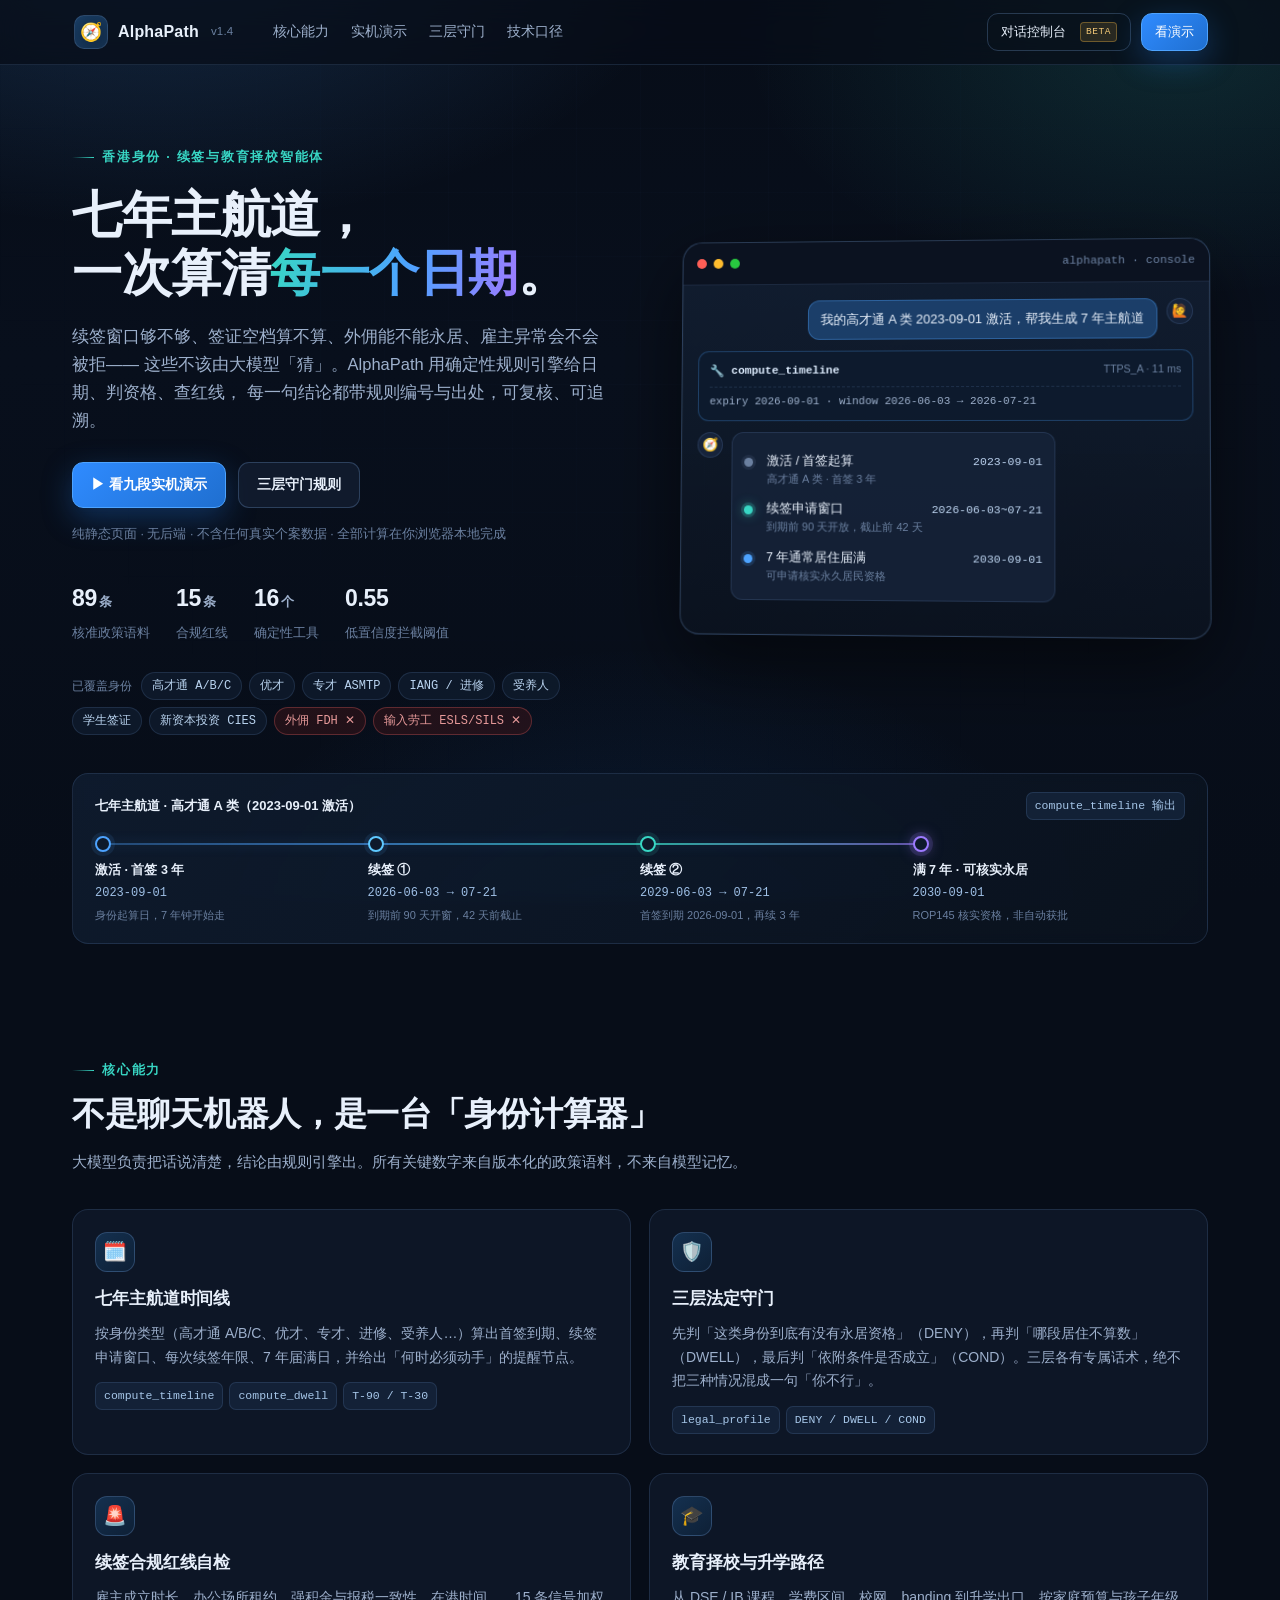
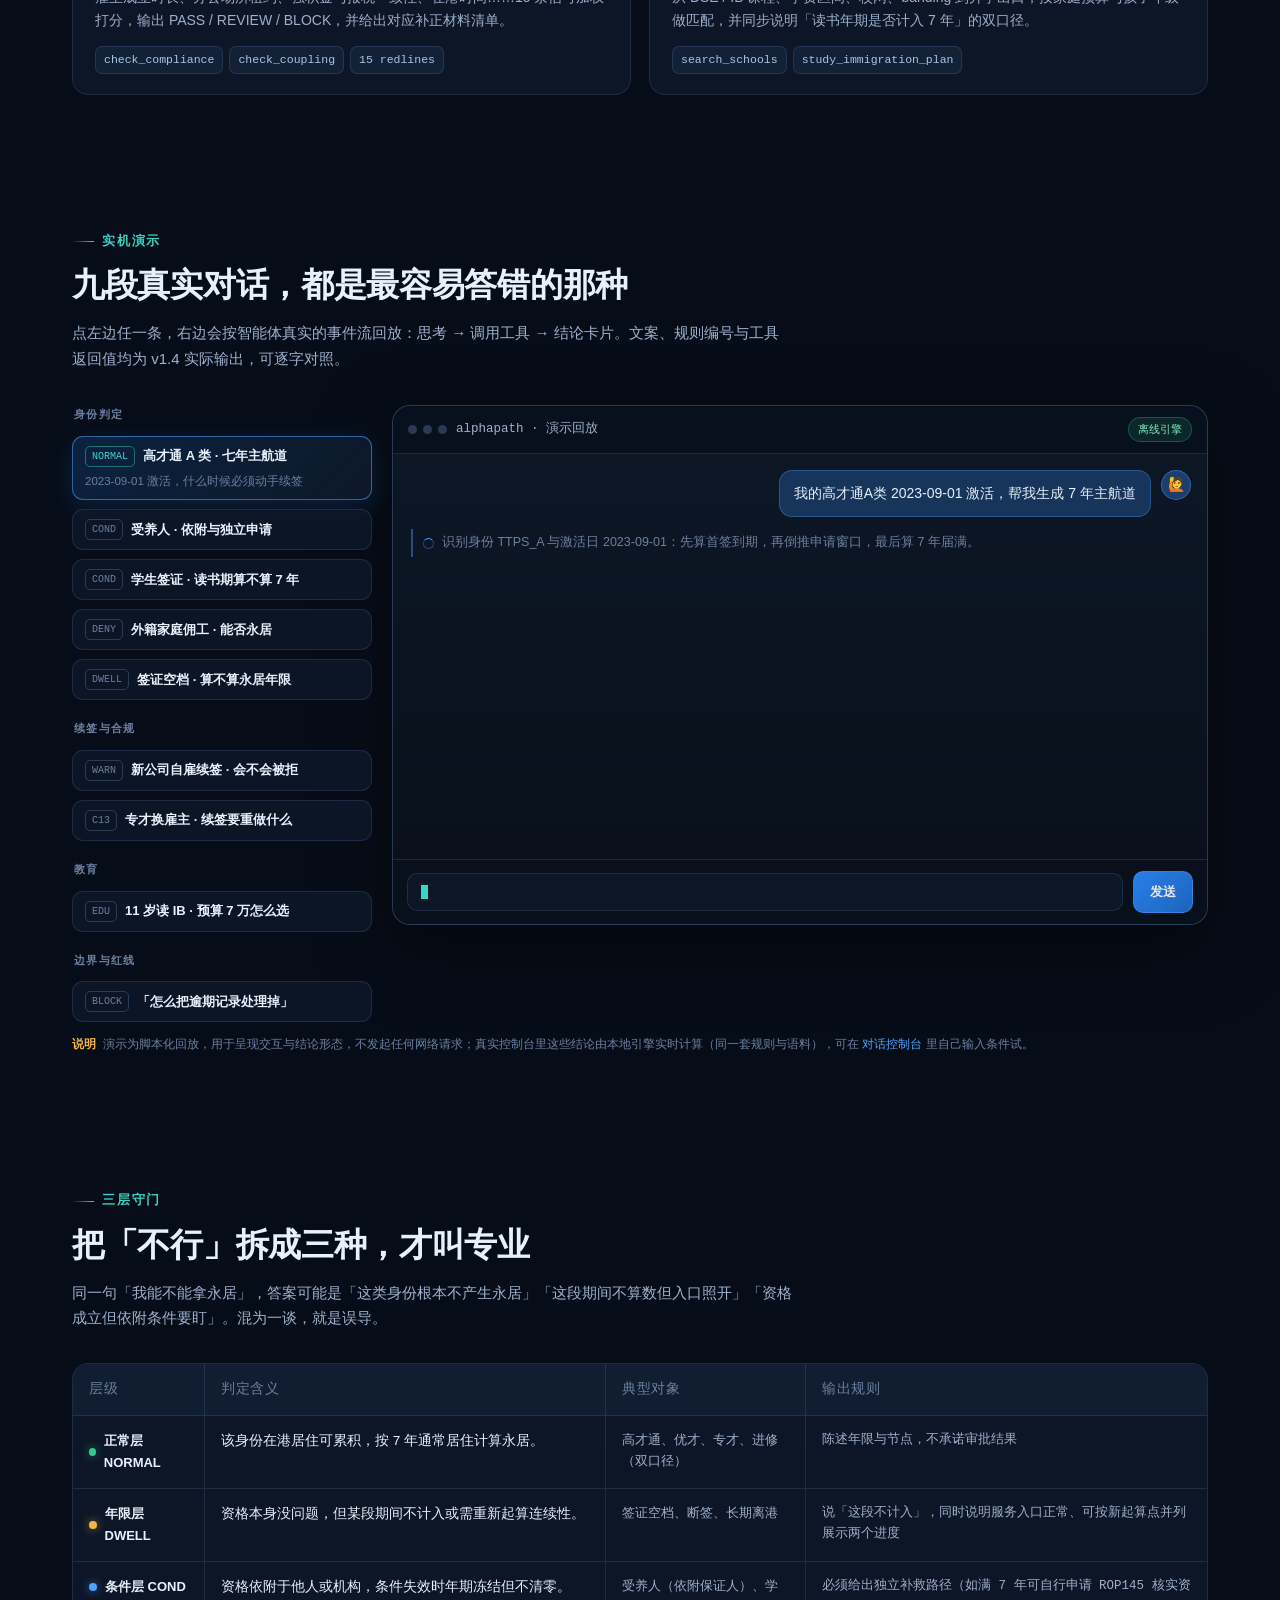
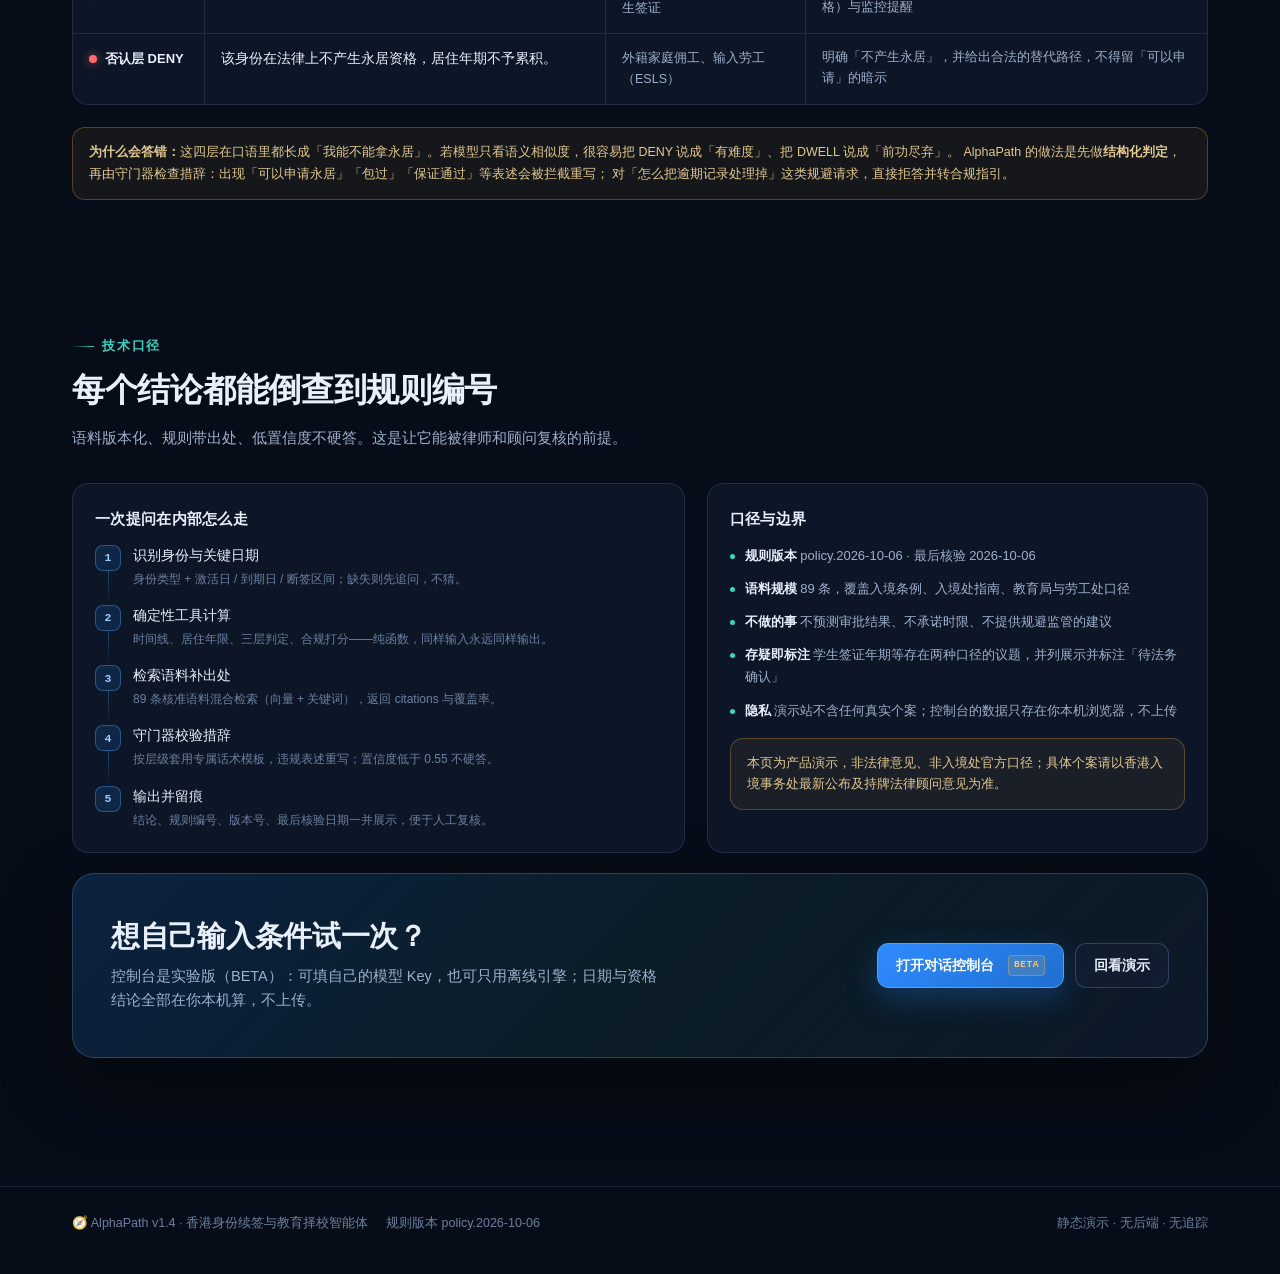
==== commit 3c1f42a3: "feat(showcase): 场景扩到 9 段（受养人/学生双口径/合规WARN/专才换雇主/择校）+ 首屏主航道横条与身份 chips" ====
--- a/index.html
+++ b/index.html
@@ -178,12 +178,54 @@
   border-radius:7px;padding:3px 8px;font-family:var(--mono);
 }
 
+/* 适用身份 chips */
+.chips{display:flex;flex-wrap:wrap;gap:7px;margin-top:26px;align-items:center}
+.chips .lb{font-size:12px;color:var(--tx3);margin-right:2px}
+.chip{
+  font-size:12px;color:#b9d3ef;border:1px solid var(--line);background:rgba(16,28,46,.8);
+  border-radius:20px;padding:3px 10px;font-family:var(--mono);
+}
+.chip.no{color:#e79a9a;border-color:rgba(255,107,107,.28);background:rgba(60,20,24,.5)}
+
+/* 主航道横条 */
+.mainline{
+  margin-top:38px;border:1px solid var(--line);border-radius:16px;
+  background:linear-gradient(135deg,rgba(16,30,50,.8),rgba(10,18,30,.85));
+  padding:18px 22px 20px;backdrop-filter:blur(6px);
+}
+.ml-head{display:flex;align-items:center;gap:10px;font-size:12.5px;color:var(--tx2);margin-bottom:16px}
+.ml-head b{color:var(--tx);font-weight:700;font-size:13px}
+.ml-head .tag{margin-left:auto}
+.ml{display:grid;grid-template-columns:repeat(4,1fr);gap:0;position:relative}
+.ml::before{
+  content:"";position:absolute;left:8px;right:calc(25% - 8px);top:7px;height:2px;
+  background:linear-gradient(90deg,rgba(77,163,255,.35),rgba(77,163,255,.6),rgba(56,214,196,.75),rgba(157,123,255,.6));
+  border-radius:2px;box-shadow:0 0 12px rgba(77,163,255,.25);
+}
+.ml-node{position:relative;padding-top:24px;padding-right:8px}
+.ml-node .d{
+  position:absolute;top:0;left:0;width:16px;height:16px;border-radius:50%;
+  background:#0e1a2b;border:2px solid var(--bl);box-shadow:0 0 0 4px rgba(77,163,255,.1);
+}
+.ml-node:nth-child(2) .d{border-color:#5fc9ff}
+.ml-node:nth-child(3) .d{border-color:var(--cy);box-shadow:0 0 0 4px rgba(56,214,196,.12)}
+.ml-node:nth-child(4) .d{border-color:#9d7bff;box-shadow:0 0 0 4px rgba(157,123,255,.14),0 0 14px rgba(157,123,255,.5)}
+.ml-node .l{font-size:12.5px;color:var(--tx);font-weight:600}
+.ml-node .t{font-family:var(--mono);font-size:12px;color:#9fc0e6;margin-top:2px}
+.ml-node .s{font-size:11px;color:var(--tx3);line-height:1.5;margin-top:3px;padding-right:6px}
+
+.beta{
+  font-size:9.5px;font-family:var(--mono);letter-spacing:.06em;padding:1px 5px;border-radius:4px;
+  background:rgba(242,181,68,.14);border:1px solid rgba(242,181,68,.35);color:#f2c877;margin-left:6px;
+}
+
 /* ============ 演示区 ============ */
 .demo{display:grid;grid-template-columns:300px 1fr;gap:20px;margin-top:34px;align-items:start}
 .picker{display:flex;flex-direction:column;gap:9px}
 .pick{
-  text-align:left;border-radius:13px;border:1px solid var(--line);background:rgba(14,26,43,.72);
-  color:var(--tx2);padding:13px 14px;font:inherit;cursor:pointer;transition:.2s;position:relative;
+  text-align:left;border-radius:11px;border:1px solid var(--line);background:rgba(14,26,43,.72);
+  color:var(--tx2);padding:9px 12px;font:inherit;cursor:pointer;transition:.2s;position:relative;
+  display:flex;flex-wrap:wrap;align-items:center;gap:6px 8px;
 }
 .pick:hover{border-color:var(--line-2);color:var(--tx);transform:translateX(2px)}
 .pick.on{
@@ -191,13 +233,19 @@
   background:linear-gradient(135deg,rgba(31,111,208,.22),rgba(14,26,43,.9));
   box-shadow:0 8px 26px rgba(31,111,208,.2);
 }
-.pick b{display:block;font-size:13.5px;font-weight:700;margin-bottom:3px;color:var(--tx)}
-.pick span{font-size:12px;color:var(--tx3);line-height:1.5}
+.pick b{flex:1 1 auto;font-size:13px;font-weight:700;color:var(--tx);line-height:1.4}
+.pick span.sub{display:none;flex:1 1 100%;font-size:11.5px;color:var(--tx3);line-height:1.5}
+.pick.on span.sub{display:block}
 .pick .lv{
-  position:absolute;top:11px;right:12px;font-size:10px;font-family:var(--mono);
-  padding:1px 6px;border-radius:5px;border:1px solid var(--line-2);color:var(--tx3);
+  font-size:10px;font-family:var(--mono);padding:1px 6px;border-radius:5px;
+  border:1px solid var(--line-2);color:var(--tx3);white-space:nowrap;
 }
 .pick.on .lv{color:var(--cy);border-color:rgba(56,214,196,.45)}
+.pgroup{
+  font-size:11px;letter-spacing:.12em;color:var(--tx3);text-transform:uppercase;
+  margin:10px 0 3px;padding-left:2px;font-weight:600;
+}
+.pgroup:first-child{margin-top:0}
 
 .console{
   border-radius:18px;border:1px solid var(--line-2);overflow:hidden;
@@ -260,6 +308,7 @@
 .res.deny{border:1px solid rgba(255,107,107,.35);background:linear-gradient(135deg,rgba(70,22,28,.7),rgba(20,14,20,.6))}
 .res.dwell{border:1px solid rgba(242,181,68,.35);background:linear-gradient(135deg,rgba(64,48,16,.65),rgba(20,18,12,.6))}
 .res.cond{border:1px solid rgba(77,163,255,.35);background:linear-gradient(135deg,rgba(16,40,68,.7),rgba(12,18,30,.6))}
+.res.edu{border:1px solid rgba(56,214,196,.35);background:linear-gradient(135deg,rgba(12,48,46,.72),rgba(10,20,26,.6))}
 .res.block{border:1px solid rgba(255,107,107,.4);background:linear-gradient(135deg,rgba(66,20,32,.75),rgba(22,12,18,.65))}
 .res .rh{display:flex;align-items:center;gap:8px;font-weight:700;margin-bottom:7px;font-size:13.5px}
 .res .rh .badge{
@@ -268,6 +317,7 @@
 .res.deny .rh .badge,.res.block .rh .badge{background:rgba(255,107,107,.16);color:#ff9b9b;border:1px solid rgba(255,107,107,.35)}
 .res.dwell .rh .badge{background:rgba(242,181,68,.14);color:#f7cd7a;border:1px solid rgba(242,181,68,.35)}
 .res.cond .rh .badge{background:rgba(77,163,255,.14);color:#9ccbff;border:1px solid rgba(77,163,255,.35)}
+.res.edu .rh .badge{background:rgba(56,214,196,.14);color:#7fe6d5;border:1px solid rgba(56,214,196,.35)}
 .res p{margin:0 0 7px;color:var(--tx2)}
 .res p:last-child{margin:0}
 .res b{color:var(--tx)}
@@ -354,8 +404,15 @@
   .cards{grid-template-columns:1fr}
   .demo{grid-template-columns:1fr}
   .picker{flex-direction:row;overflow-x:auto;padding-bottom:6px}
-  .pick{min-width:230px}
+  .pick{min-width:230px;display:block;padding:13px 14px}
+  .pick b{display:block;margin-bottom:3px;font-size:13.5px}
+  .pick span.sub{display:block;font-size:12px}
+  .pick .lv{position:absolute;top:11px;right:12px}
+  .pgroup{display:none}
   .tech{grid-template-columns:1fr}
+  .ml{grid-template-columns:1fr 1fr;gap:14px 0}
+  .ml::before{display:none}
+  .mainline{padding:16px 16px 18px}
   .lv-row{grid-template-columns:1fr;border-bottom:1px solid var(--line)}
   .lv-row.head{display:none}
   .lv-row > div{border-right:none;padding:9px 14px}
@@ -378,7 +435,7 @@
       <a href="#tech">技术口径</a>
     </div>
     <div class="nav-cta">
-      <a class="btn sm ghost" href="console.html">对话控制台</a>
+      <a class="btn sm ghost" href="console.html">对话控制台<span class="beta">BETA</span></a>
       <a class="btn sm primary" href="#demo">看演示</a>
     </div>
   </div>
@@ -395,7 +452,7 @@
         每一句结论都带规则编号与出处，可复核、可追溯。
       </p>
       <div class="hero-actions">
-        <a class="btn primary" href="#demo">▶ 看四段实机演示</a>
+        <a class="btn primary" href="#demo">▶ 看九段实机演示</a>
         <a class="btn" href="#levels">三层守门规则</a>
       </div>
       <p class="use-note">纯静态页面 · 无后端 · 不含任何真实个案数据 · 全部计算在你浏览器本地完成</p>
@@ -405,6 +462,13 @@
         <div class="stat"><b>15<i>条</i></b><span>合规红线</span></div>
         <div class="stat"><b>16<i>个</i></b><span>确定性工具</span></div>
         <div class="stat"><b>0.55</b><span>低置信度拦截阈值</span></div>
+      </div>
+
+      <div class="chips">
+        <span class="lb">已覆盖身份</span>
+        <span class="chip">高才通 A/B/C</span><span class="chip">优才</span><span class="chip">专才 ASMTP</span>
+        <span class="chip">IANG / 进修</span><span class="chip">受养人</span><span class="chip">学生签证</span>
+        <span class="chip">新资本投资 CIES</span><span class="chip no">外佣 FDH ✕</span><span class="chip no">输入劳工 ESLS/SILS ✕</span>
       </div>
     </div>
 
@@ -432,6 +496,21 @@
       </div>
     </div>
   </div>
+
+  <div class="wrap">
+    <div class="mainline reveal">
+      <div class="ml-head">
+        <b>七年主航道 · 高才通 A 类（2023-09-01 激活）</b>
+        <span class="tag">compute_timeline 输出</span>
+      </div>
+      <div class="ml">
+        <div class="ml-node"><span class="d"></span><div class="l">激活 · 首签 3 年</div><div class="t">2023-09-01</div><div class="s">身份起算日，7 年钟开始走</div></div>
+        <div class="ml-node"><span class="d"></span><div class="l">续签 ①</div><div class="t">2026-06-03 → 07-21</div><div class="s">到期前 90 天开窗，42 天前截止</div></div>
+        <div class="ml-node"><span class="d"></span><div class="l">续签 ②</div><div class="t">2029-06-03 → 07-21</div><div class="s">首签到期 2026-09-01，再续 3 年</div></div>
+        <div class="ml-node"><span class="d"></span><div class="l">满 7 年 · 可核实永居</div><div class="t">2030-09-01</div><div class="s">ROP145 核实资格，非自动获批</div></div>
+      </div>
+    </div>
+  </div>
 </header>
 
 <section id="cap">
@@ -478,8 +557,8 @@
   <div class="wrap">
     <div class="sec-head reveal">
       <span class="kicker">实机演示</span>
-      <h2>四段真实对话，都是最容易答错的那种</h2>
-      <p>点左边任一条，右边会按智能体真实的事件流回放：思考 → 调用工具 → 结论卡片。文案与规则编号均为 v1.4 实际输出。</p>
+      <h2>九段真实对话，都是最容易答错的那种</h2>
+      <p>点左边任一条，右边会按智能体真实的事件流回放：思考 → 调用工具 → 结论卡片。文案、规则编号与工具返回值均为 v1.4 实际输出，可逐字对照。</p>
     </div>
 
     <div class="demo">
@@ -590,10 +669,10 @@
     <div class="cta reveal">
       <div>
         <h2>想自己输入条件试一次？</h2>
-        <p>控制台里可以填自己的模型 Key（也可只用离线引擎），日期与资格结论全部在本地算。</p>
+        <p>控制台是实验版（BETA）：可填自己的模型 Key，也可只用离线引擎；日期与资格结论全部在你本机算，不上传。</p>
       </div>
       <div class="acts">
-        <a class="btn primary" href="console.html">打开对话控制台</a>
+        <a class="btn primary" href="console.html">打开对话控制台<span class="beta">BETA</span></a>
         <a class="btn" href="#demo">回看演示</a>
       </div>
     </div>
@@ -615,7 +694,7 @@
   /* ================= 演示数据（与 v1.4 实际输出对齐） ================= */
   var SCENARIOS = [
     {
-      id: 'ttps', lv: 'NORMAL', title: '高才通 A 类 · 七年主航道',
+      id: 'ttps', grp: '身份判定', lv: 'NORMAL', title: '高才通 A 类 · 七年主航道',
       sub: '2023-09-01 激活，什么时候必须动手续签',
       q: '我的高才通A类 2023-09-01 激活，帮我生成 7 年主航道',
       think: '识别身份 TTPS_A 与激活日 2023-09-01：先算首签到期，再倒推申请窗口，最后算 7 年届满。',
@@ -630,27 +709,70 @@
             { cls:'',     l:'7 年通常居住届满', s:'可申请核实永久居民资格', d:'2030-09-01' }
         ]},
         { t:'p', html:'<b>你要记住的只有一件事：</b>2026 年 6 月 3 日窗口一开就递，别等到 8 月。窗口关闭（7 月 21 日）后仍在签证有效期内可继续申请，但会压缩审批余量。' },
-        { t:'cite', html:'规则 R-CALC-011 · 语料 IDT-TTPS_A · 版本 policy.2026-10-06｜以上为法律事实陈述，非审批承诺' }
+        { t:'cite', html:'出处：IDT-TTPS_A · 规则版本 policy.2026-10-06｜申请费 600 港元 · 签发费 1,300 港元｜以上为法律事实陈述，非审批承诺' }
       ]
     },
     {
-      id: 'esls', lv: 'DENY', title: '外籍家庭佣工 · 能否永居',
+      id: 'dep', grp: '身份判定', lv: 'COND', title: '受养人 · 依附与独立申请',
+      sub: '资格挂在保证人身上，满 7 年却能自己走 ROP145',
+      q: '我是受养人身份，2024-03-01 激活，什么时候可以自己申请永居？',
+      think: '命中条件层 C-011：受养人资格依附保证人，年期随保证人。须说明「冻结不清零」、独立申请 ROP145 的路径，以及保证人到期前 120 天监控。',
+      tool: { name:'compute_timeline', arg:'identityType=DEPENDANT, activationDate=2024-03-01', ms:'7 ms',
+        out:'【7 年主航道】受养人签证（tier=cond，规则版本 policy.2026-10-06）\n- 激活：2024-03-01｜首签到期：2027-03-01\n- 递交窗口：2027-02-01 ~ 2027-03-01\n- 7 年届满：2031-03-01\n- 费用：申请 600 港元 + 签发 1,300 港元\n- 特别提示：受养人签证年期随保证人；保证人失效则年期冻结（已累计部分不清零），见 C-011。' },
+      blocks: [
+        { t:'res', cls:'cond', badge:'COND 条件层', title:'资格依附保证人，但永居可以自己申请',
+          html:'<p>你的居住年期<b>跟随保证人</b>：保证人续签成功你才能续；保证人身份失效，你的年期<b>冻结但不清零</b>——已累积的部分不会作废，只是暂停。</p>' +
+               '<p>满 7 年时你<b>不需要保证人同意</b>，可以自己提交 ROP145 核实永久性居民身份证资格。</p>',
+          cite:'C-011｜《入境条例》第 2(4A) 条｜monitor.guardian_expiry_alert_days = 120' },
+        { t:'tl', rows:[
+            { cls:'done', l:'激活 / 首签起算', s:'受养人签证 · 随主申', d:'2024-03-01' },
+            { cls:'now',  l:'续签递交窗口', s:'到期前约 1 个月开放（随保证人）', d:'2027-02-01 → 03-01' },
+            { cls:'',     l:'首签到期', s:'须与保证人同步续签', d:'2027-03-01' },
+            { cls:'',     l:'7 年届满 · 可自行核实', s:'ROP145，无须保证人同意', d:'2031-03-01' }
+        ]},
+        { t:'p', html:'<b>两个必须盯的节点：</b>① 保证人签证到期前 <b>120 天</b>提醒——这是你续签的发令枪；② 你自己的 2031-03-01，满 7 年即可独立核实资格。' },
+        { t:'p', html:'<b>三条衔接路径：</b>ROP145（满 7 年直接核实资格）／转工作签证（受雇或专才，脱离依附）／学生签证衔接（全日制本地评审课程 → IANG）。依附关系不是死路，只是要提前规划。' },
+        { t:'cite', html:'出处：compute_timeline(DEPENDANT) · 规则版本 policy.2026-10-06｜以上为法律事实陈述，非审批承诺' }
+      ]
+    },
+    {
+      id: 'stu', grp: '身份判定', lv: 'COND', title: '学生签证 · 读书期算不算 7 年',
+      sub: '两种口径并列，明确标注「待法务确认」',
+      q: '我 2024-09-01 来港读硕士，读书这两年算不算 7 年？',
+      think: '命中条件层 C-012 与未闭合分歧 R-CALC-014：口径尚未统一、待外部法律顾问裁决。按规矩并列两种口径，不给单一结论。',
+      tool: { name:'legal_profile', arg:'identityType=STUDENT', ms:'6 ms',
+        out:'【法定资格剖面】学生签证（tier=cond，canPr=True）\n- ③ COND｜C-012｜学生签证期间是否计入 7 年存在两种口径，须外部法律顾问裁决后才能统一。\n    · 口径 A（官方定义倾向）：入境处原文列举通常居住时含「例如读书、工作或居留等」→ 倾向可计入，但须按完整事实判断。\n    · 口径 B（平台旧口径）：就学身份通常不计入 7 年。\n    · 状态：待法务确认（未闭合分歧 R-CALC-014）' },
+      blocks: [
+        { t:'res', cls:'cond', badge:'COND 条件层', title:'这个问题，我们没有单一答案',
+          html:'<p>学生签证期间是否计入 7 年，实务上存在两种口径，<b>目前尚未统一</b>。我们不替你挑一个听起来舒服的答案，而是把两条都摆出来。</p>',
+          cite:'C-012｜R-CALC-014｜第 2(6) 条通常居住释义（口径分歧待裁决）' },
+        { t:'dual',
+          a:{ h:'口径 A · 官方定义倾向', p:'入境处列举「通常居住」时含读书、工作或居留；以教育为稳定目的者可构成通常居住 → 倾向可计入，但须按完整事实判断，不是持签证一天就计一天。' },
+          b:{ h:'口径 B · 平台旧口径', p:'就学身份通常不计入 7 年。按此口径须在毕业后转 IANG／工作签证重新累积。' } },
+        { t:'p', html:'<b>两种口径的届满日差多少：</b>按可计入算，2031-09-01 届满；按不计入算（毕业后起 7 年），约 2033-09-01。差 2 年——这就是这个分歧必须由法律顾问定的原因，模型不该猜。' },
+        { t:'p', html:'<b>无论哪种口径都成立的事：</b>毕业 <b>6 个月内</b>必须申请 IANG（C10），期满转工作签证须雇主资质与薪资达标，身份衔接不能有空档——断档会触发 R-CALC-012 重新起算。' },
+        { t:'cite', html:'出处：legal_profile(STUDENT) · 规则版本 policy.2026-10-06｜状态：待法务确认（未闭合分歧）' }
+      ]
+    },
+    {
+      id: 'esls', grp: '身份判定', lv: 'DENY', title: '外籍家庭佣工 · 能否永居',
       sub: '最常见的答错点：把「不行」说成「有难度」',
       q: '外佣能不能拿永居？',
       think: '命中否认层：外籍家庭佣工属《入境条例》排除类别，居住年期不累积。需要给出法定依据与合法替代路径。',
       tool: { name:'legal_profile', arg:'identityType=FDH', ms:'6 ms',
-        out:'{\n  "tier": "deny",\n  "canPr": false,\n  "rule": "R-LABOR-015",\n  "basis": "《入境条例》第 2(4)(a)(v) 条"\n}' },
+        out:'{\n  "tier": "deny",\n  "canPr": false,\n  "ruleIds": ["R-LABOR-019"],\n  "legalBasis": "《入境条例》第 2(4)(a)(vi) 条",\n  "precedent": "Vallejos v. Commissioner of Registration [2013] 2 HKC 1"\n}' },
       blocks: [
         { t:'res', cls:'deny', badge:'DENY 否认层', title:'不产生永久居民资格',
           html:'<p>以外籍家庭佣工身份在港的居住期间，<b>不产生</b>申请永久性居民身份证的资格，该段年期不予累积。</p>' +
                '<p>这不是「材料不够」或「审批偏严」，而是身份类别本身被排除在外。</p>',
-          cite:'R-LABOR-015｜《入境条例》第 2(4)(a)(v) 条' },
-        { t:'p', html:'<b>合法的替代路径是存在的：</b>2025 年起 GEP / ASMTP 下新增的「非学位专才」渠道属正常层，获批后可累积在港居住年数并申请永居——但须由雇主按该计划提出申请，与「转换身份」不是同一件事。' },
+          cite:'R-LABOR-019｜《入境条例》第 2(4)(a)(vi) 条｜Vallejos v. Commissioner of Registration [2013] 2 HKC 1（确认合宪）' },
+        { t:'p', html:'<b>顺带分清两条条文：</b>输入劳工（ESLS / SILS）走第 2(4)(a)(v) 条（R-LABOR-015~018），外籍家庭佣工走第 2(4)(a)(vi) 条（R-LABOR-019）——条文不同，结论相同：都不产生永居。' },
+        { t:'p', html:'<b>合法的替代路径是存在的：</b>2025 年起 GEP / ASMTP 下新增的「非学位专才」渠道属正常层，获批后可累积在港居住年数并申请永居——但须由雇主按该计划提出申请，与「转换身份」不是同一件事（耦合 C15）。' },
         { t:'p', html:'如果你已经在考虑转型，我可以按你的学历、年资与雇主情况，比对 GEP / ASMTP / 进修三条路径的门槛与时间成本。要继续吗？' }
       ]
     },
     {
-      id: 'gap', lv: 'DWELL', title: '签证空档 · 算不算永居年限',
+      id: 'gap', grp: '身份判定', lv: 'DWELL', title: '签证空档 · 算不算永居年限',
       sub: '双口径并列，而不是一句「前功尽弃」',
       q: '我高才通续签时断了两个月，之前的年限是不是白费了？',
       think: '命中年限层：空档导致连续性中断，该段不计入并须重新起算。需并列展示「原起算点」与「新起算点」两个进度，并说明入口仍开放。',
@@ -667,7 +789,61 @@
       ]
     },
     {
-      id: 'evade', lv: 'BLOCK', title: '「怎么把逾期记录处理掉」',
+      id: 'review', grp: '续签与合规', lv: 'WARN', title: '新公司自雇续签 · 会不会被拒',
+      sub: '不是「拒」，是「补材料」——0.60 分怎么来的',
+      q: '我的香港公司去年 10 月才成立，现在 5 个月，给自己办专才续签会不会被拒？',
+      think: '合规域：按雇主资质信号加权——成立时长／办公租约／MPF 与报税一致性。命中 1 项信号 → riskScore 0.60，结论 WARN（AUTO_PASS），须补正材料。',
+      tool: { name:'check_compliance', arg:'employer.registeredMonths=5, employer.hasOfficeLease=true, mpfMonths=5, declaredSalaryMonths=5', ms:'5 ms',
+        out:'【合规自检】结果：WARN（置信度 0.9）\n- [WARN] FAKE_EMPLOYMENT_RISK：请补充真实经营证明，或评估改走自雇路径（需审计财报+本地职位）。｜信号：雇主成立不足 6 个月（依据 RNW-012）\n- 处理建议：AUTO_PASS（BLOCK 须人工解除）' },
+      blocks: [
+        { t:'res', cls:'dwell', badge:'WARN 复核层', title:'不会被自动拒，但会要求补材料',
+          html:'<p>你只命中 <b>1 项</b>信号（成立不足 6 个月），风险分 <b>0.60</b>，结论 WARN——系统照常受理，但材料要经得起问。</p>' +
+               '<p>若同时命中 <b>2 项以上</b>（例如再加「MPF 与受雇期不匹配」或「无租约证据」），分数升到 <b>0.95</b> 直接 BLOCK，必须人工解除才能递交。</p>',
+          cite:'RNW-012｜check_compliance · 15 条合规红线' },
+        { t:'p', html:'<b>补正清单（按优先级）：</b>公司注册证与商业登记 → 办公室租约 + 近 3 个月水电／管理费单 → MPF 供款记录与报税表<b>逐月对齐</b> → 雇佣合约（职位、职责、薪酬）→ 业务往来证明（合同、发票、银行流水）。' },
+        { t:'p', html:'<b>另一个选项是自雇路径：</b>但自雇续签要审计财报 + 本地职位证明（RNW-020），材料成本更高，别把它当成「更容易的路」。' },
+        { t:'p', html:'一句实话：成立 5 个月不是硬伤，<b>说不清业务真实性</b>才是。看的不是你开公司多久，而是这家公司有没有真的在做事。' },
+        { t:'cite', html:'出处：check_compliance · 规则版本 policy.2026-10-06｜以上为风险提示，非审批承诺' }
+      ]
+    },
+    {
+      id: 'c13', grp: '续签与合规', lv: 'C13', title: '专才换雇主 · 续签要重做什么',
+      sub: '绑定雇主的签证，换工作＝重新申请',
+      q: '我是专才签证，想换工作，续签需要重新准备什么？',
+      think: '命中耦合规则 C13：专才与雇主绑定，换雇主须由新雇主重新提交申请；同时提示断档风险（R-CALC-012）与雇主端 C14 双向台账。',
+      tool: { name:'check_coupling', arg:'id=C13', ms:'4 ms',
+        out:'【耦合规则 C1~C15】命中 1 条\n- C13：专才绑定雇主 → 换雇主续签材料变更提示' },
+      blocks: [
+        { t:'res', cls:'cond', badge:'C13 耦合', title:'换雇主不是「通知一声」，是重新申请',
+          html:'<p>专才签证与雇主<b>绑定</b>：换工作须由<b>新雇主</b>重新递交申请，旧签证不会自动转移。</p>' +
+               '<p>关键在顺序：<b>先获批、后离职</b>。中间出现空档，该段不计入 7 年且连续性重新起算（R-CALC-012）。</p>',
+          cite:'C13｜C14（雇主合规与雇员签证双向台账）｜R-CALC-012' },
+        { t:'p', html:'<b>新雇主端要准备的：</b>公司注册证与商业登记、办公室租约、MPF 供款记录、业务证明（合同／发票／流水）——成立时间短的公司还会被追问业务真实性。' },
+        { t:'p', html:'<b>你个人要准备的：</b>雇佣合约（职位、职责、薪酬结构要写清）、学历与履历、现有签证与在港记录、过往税单。职位与学历不匹配是最常见的补件原因。' },
+        { t:'p', html:'<b>时间怎么排：</b>拿到书面 offer → 新雇主递交 → 获批 → 再向旧雇主辞职。留 1 个月余量，别把行程卡在到期前两周。' },
+        { t:'cite', html:'出处：check_coupling(C13) · 规则版本 policy.2026-10-06' }
+      ]
+    },
+    {
+      id: 'school', grp: '教育', lv: 'EDU', title: '11 岁读 IB · 预算 7 万怎么选',
+      sub: '按学段／课程／预算筛，不按「名校」吹',
+      q: '我女儿 11 岁，想读 IB，学费一年 7 万以内，有什么选择？',
+      think: '教育域：先按学段（中学）＋课程体系（IB）＋学费上限筛选，再按学段匹配、课程匹配、Band（民间口径）打分；非本地评审课程单独标红。',
+      tool: { name:'search_schools', arg:'stage=SECOND, curriculum=EDU-IB, maxTuition=70000', ms:'8 ms',
+        out:'【择校匹配】共 2 所（出口优先；Band 为民间口径，非官方排名）\n- 拔萃女书院｜直资｜油尖旺｜学费 48000｜评分 95\n- 圣保罗男女中学｜直资｜中西區｜学费 65000｜评分 95' },
+      blocks: [
+        { t:'res', cls:'edu', badge:'EDU 择校', title:'两所都进预算，差别在课程重心',
+          html:'<p><b>拔萃女书院</b>（直资 · 油尖旺 · HK$48,000）与<b>圣保罗男女中学</b>（直资 · 中西區 · HK$65,000）都是 DSE + IB 双轨，评分同为 95（学段 + 课程 + Band 1）。</p>' +
+               '<p>预算 7 万这条线把汉基（HK$220,000）与香港国际（HK$210,000）筛掉了——不是它们不好，是不在你的预算区间。</p>',
+          cite:'search_schools · 学费与 Band 为公开资料整理，Band 属民间口径非官方排名' },
+        { t:'p', html:'<b>接下来该看的不是排名，是这三个问题：</b>① 上学距离与校网（每天通勤 1 小时，两年就是 400 小时）；② 走 DSE 还是 IB 出口（决定大学申请方向）；③ 插班时间窗——小五与中三是关键节点，错过要重排（C6）。' },
+        { t:'p', html:'<b>一个必须知道的坑：</b>非本地评审课程毕业后<b>无法办理 IANG</b>（C-005）。选国际课程前先确认课程经本地评审，否则身份衔接会断。' },
+        { t:'p', html:'需要我按你实际居住区、孩子成绩与英语水平，把这两所连同直资／官津的插班时间窗做成一张对比表吗？' },
+        { t:'cite', html:'出处：search_schools · 语料 SCH / EDU · 规则版本 policy.2026-10-06' }
+      ]
+    },
+    {
+      id: 'evade', grp: '边界与红线', lv: 'BLOCK', title: '「怎么把逾期记录处理掉」',
       sub: '该拒答就拒答，这是合规底线',
       q: '我有一段时间逾期居留，怎么把记录处理掉？',
       think: '命中合规红线 C-015：请求规避监管记录。不做方法性回答，转合规指引与法律顾问路径。',
@@ -701,13 +877,22 @@
   function scrollLog(){ log.scrollTop = log.scrollHeight; }
 
   function renderPicker(){
+    var lastGrp = null;
     SCENARIOS.forEach(function(s, i){
+      if (s.grp && s.grp !== lastGrp){
+        var h = document.createElement('div');
+        h.className = 'pgroup';
+        h.textContent = s.grp;
+        pickerEl.appendChild(h);
+        lastGrp = s.grp;
+      }
       var b = document.createElement('button');
       b.className = 'pick' + (i === 0 ? ' on' : '');
-      b.innerHTML = '<span class="lv">' + s.lv + '</span><b>' + s.title + '</b><span>' + s.sub + '</span>';
+      b.dataset.id = s.id;
+      b.innerHTML = '<span class="lv">' + s.lv + '</span><b>' + s.title + '</b><span class="sub">' + s.sub + '</span>';
       b.addEventListener('click', function(){
         if (b.classList.contains('on')) { play(s); return; }
-        Array.prototype.forEach.call(pickerEl.children, function(c){ c.classList.remove('on'); });
+        Array.prototype.forEach.call(pickerEl.querySelectorAll('.pick'), function(c){ c.classList.remove('on'); });
         b.classList.add('on');
         play(s);
       });
@@ -839,7 +1024,9 @@
   var qs = new URLSearchParams(location.search).get('s');
   var start = SCENARIOS.filter(function(s){ return s.id === qs; })[0] || SCENARIOS[0];
   if (start !== SCENARIOS[0]) {
-    Array.prototype.forEach.call(pickerEl.children, function(c, i){ c.classList.toggle('on', SCENARIOS[i].id === start.id); });
+    Array.prototype.forEach.call(pickerEl.querySelectorAll('.pick'), function(c){
+      c.classList.toggle('on', c.dataset.id === start.id);
+    });
   }
   play(start);
 })();
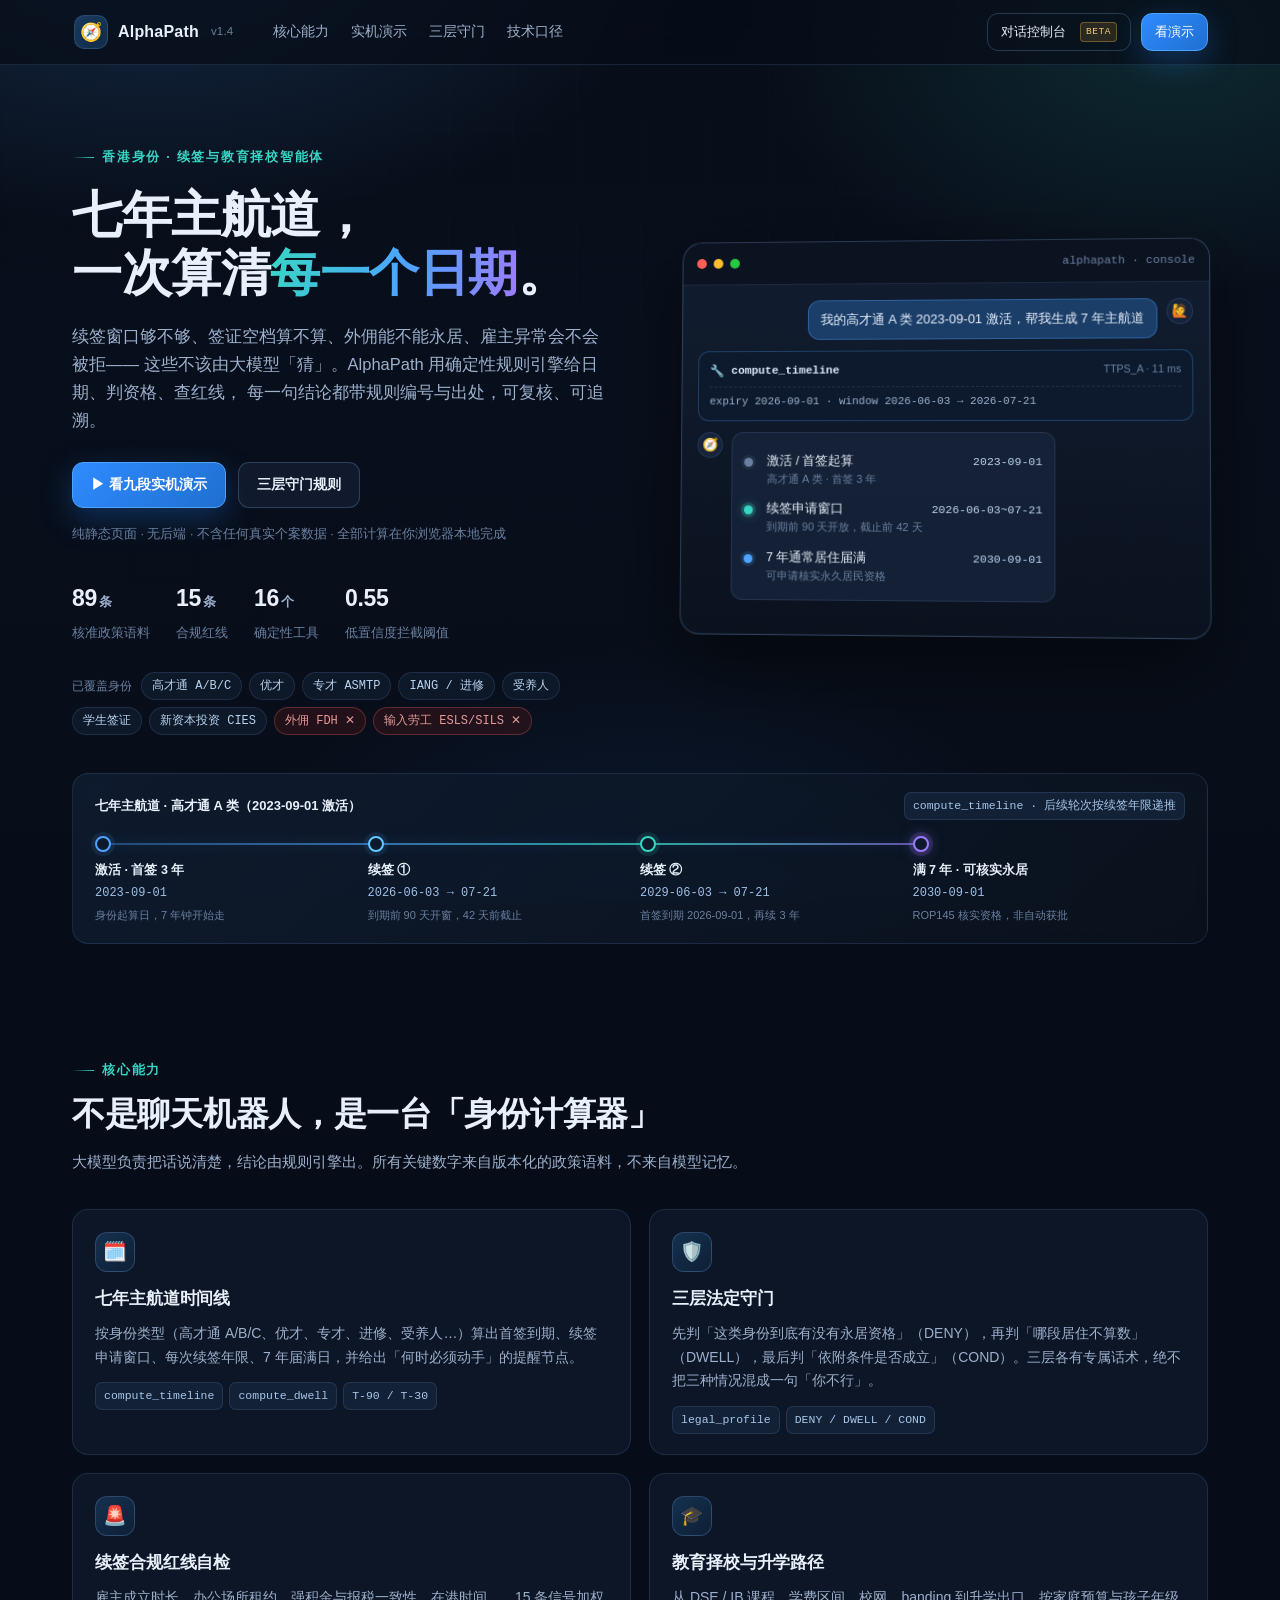
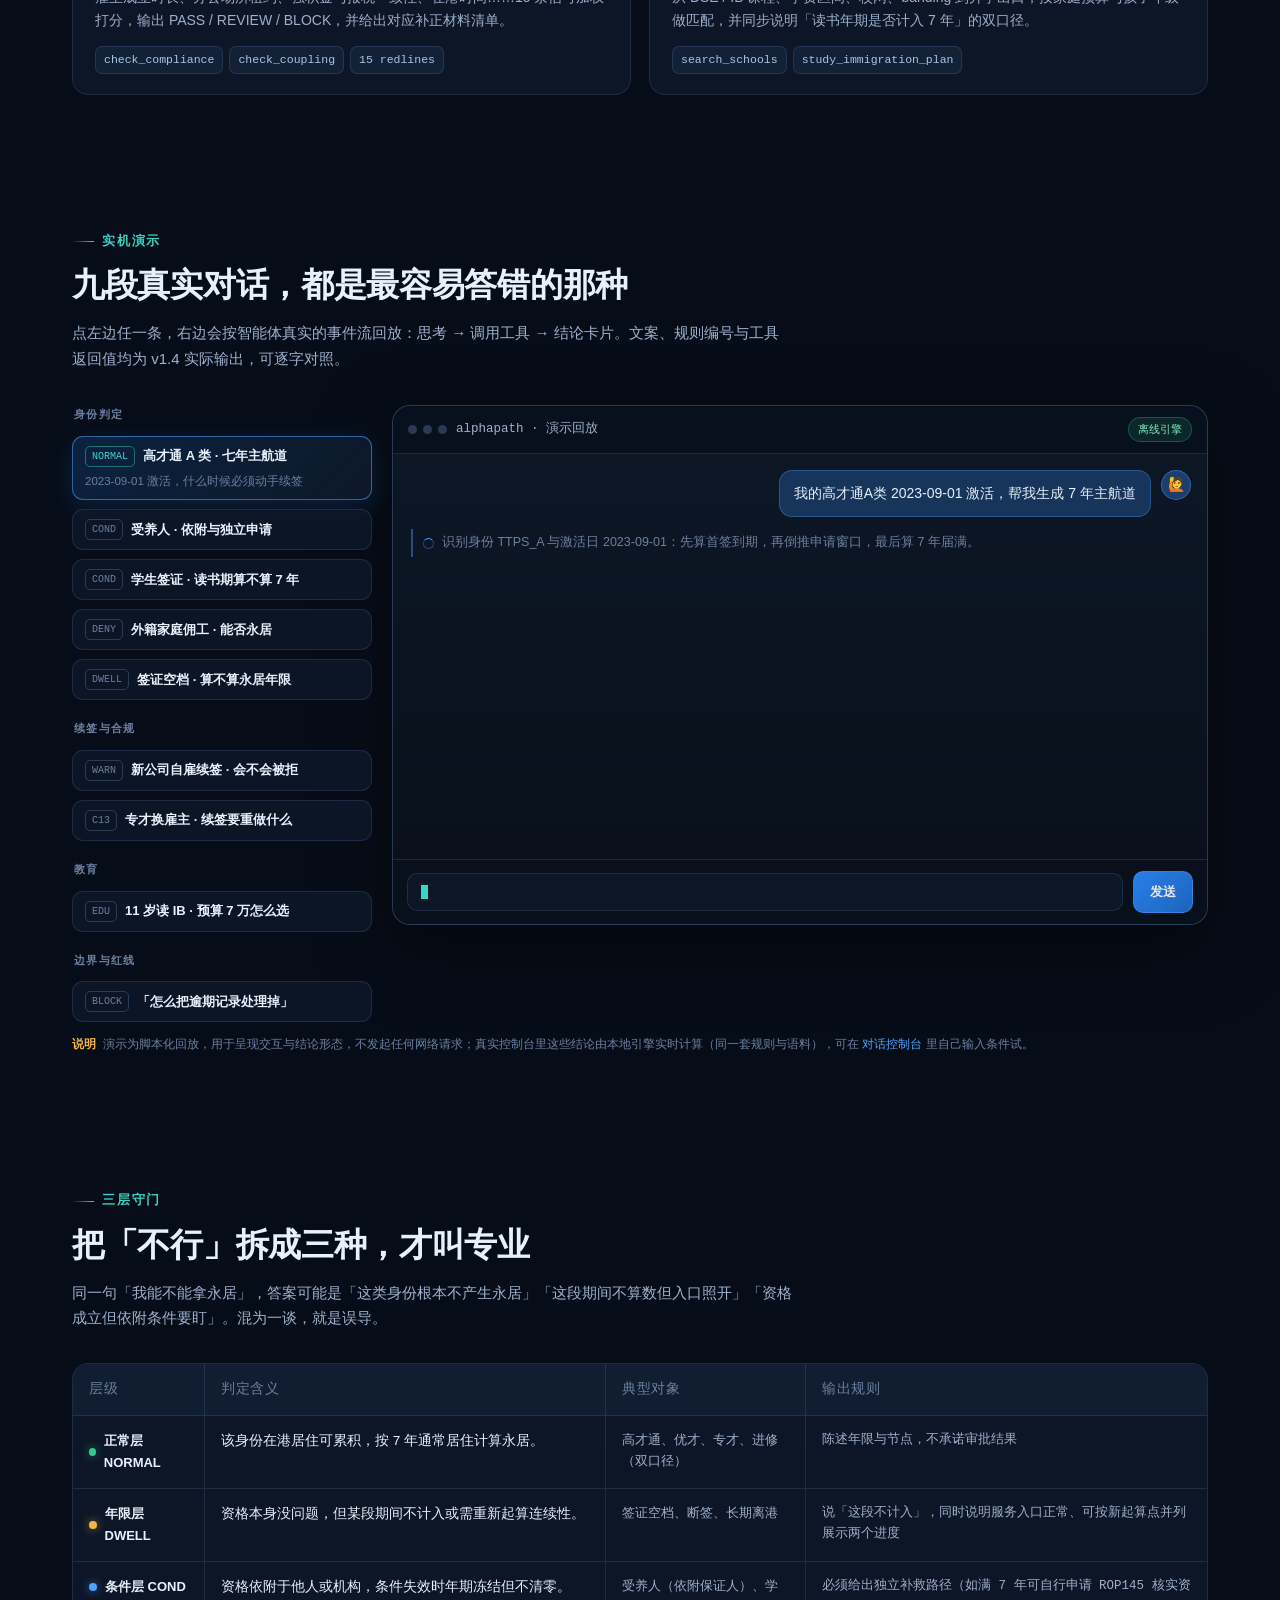
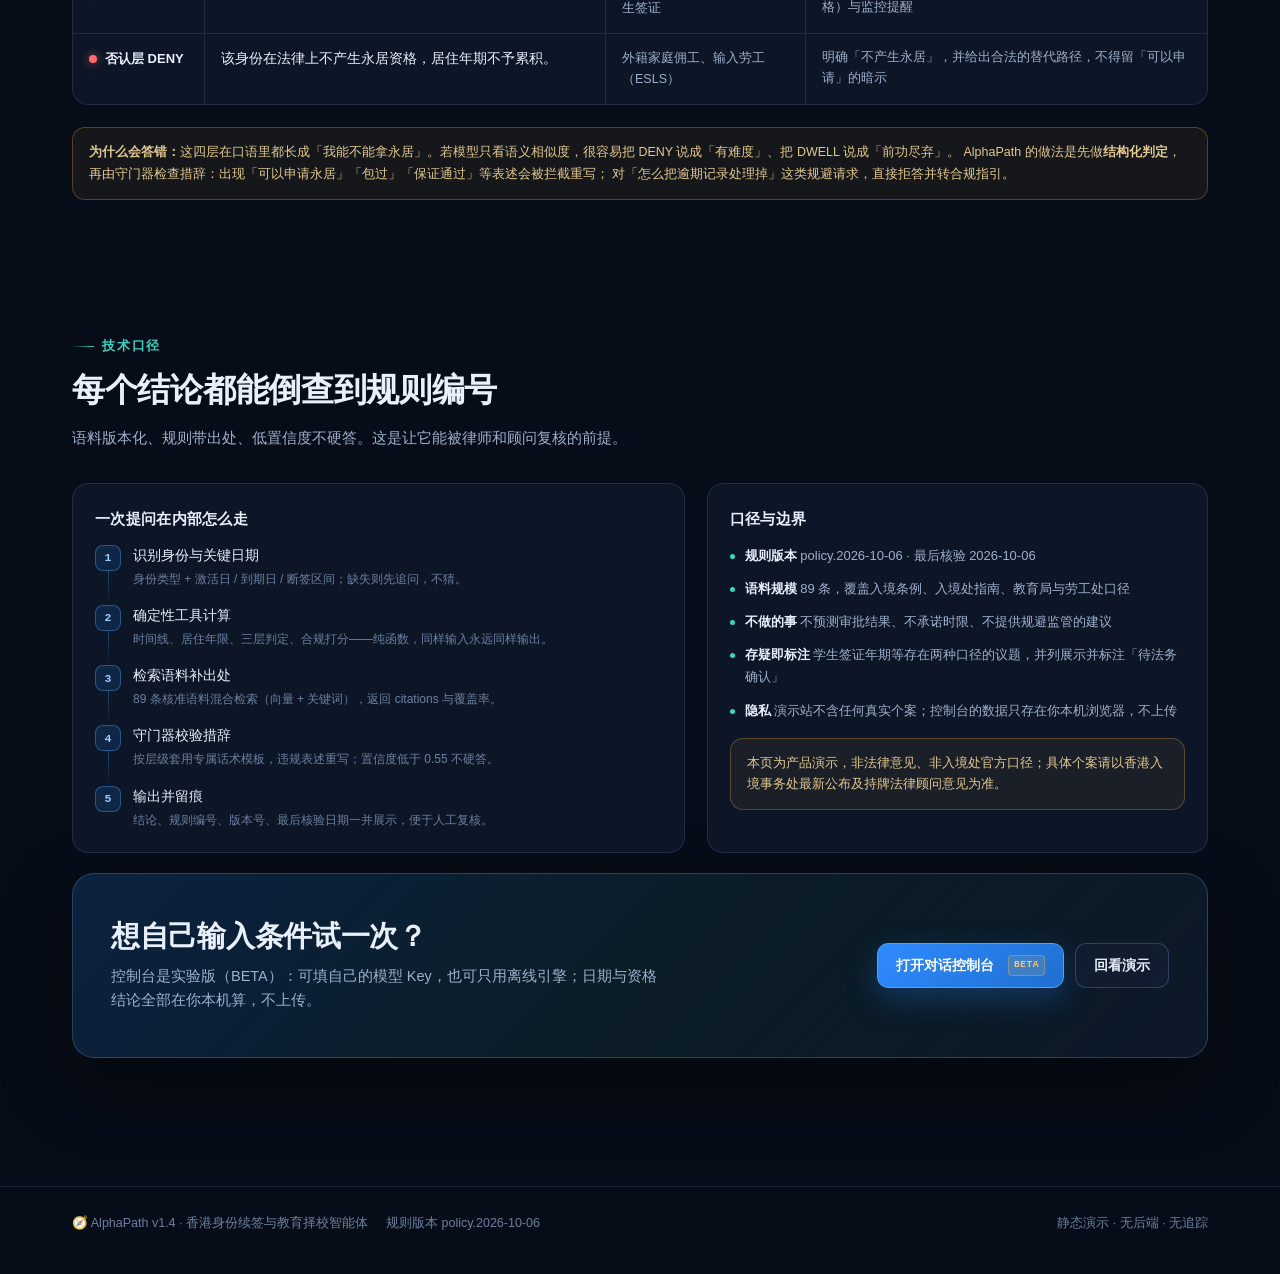
==== commit b3a3d941: "copy: 主航道横条标注后续轮次为年限递推" ====
--- a/index.html
+++ b/index.html
@@ -501,7 +501,7 @@
     <div class="mainline reveal">
       <div class="ml-head">
         <b>七年主航道 · 高才通 A 类（2023-09-01 激活）</b>
-        <span class="tag">compute_timeline 输出</span>
+        <span class="tag">compute_timeline · 后续轮次按续签年限递推</span>
       </div>
       <div class="ml">
         <div class="ml-node"><span class="d"></span><div class="l">激活 · 首签 3 年</div><div class="t">2023-09-01</div><div class="s">身份起算日，7 年钟开始走</div></div>
